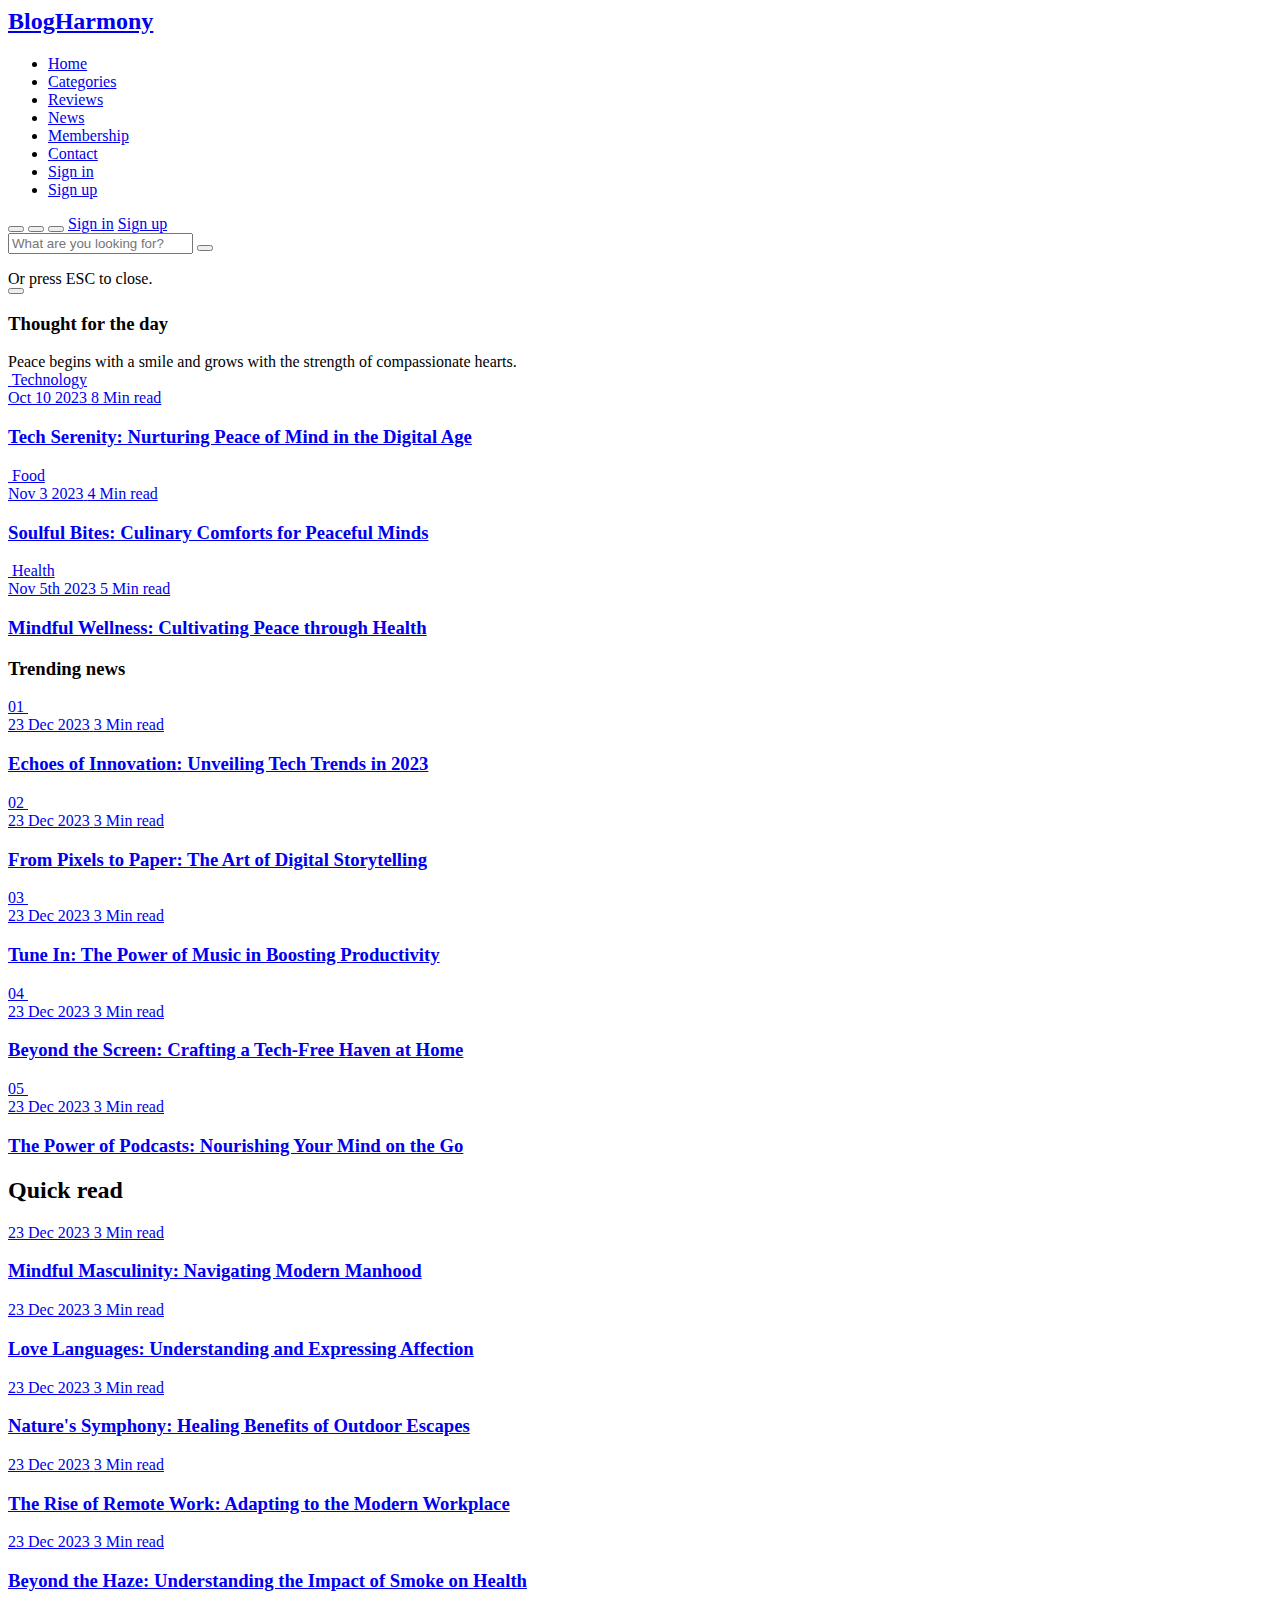
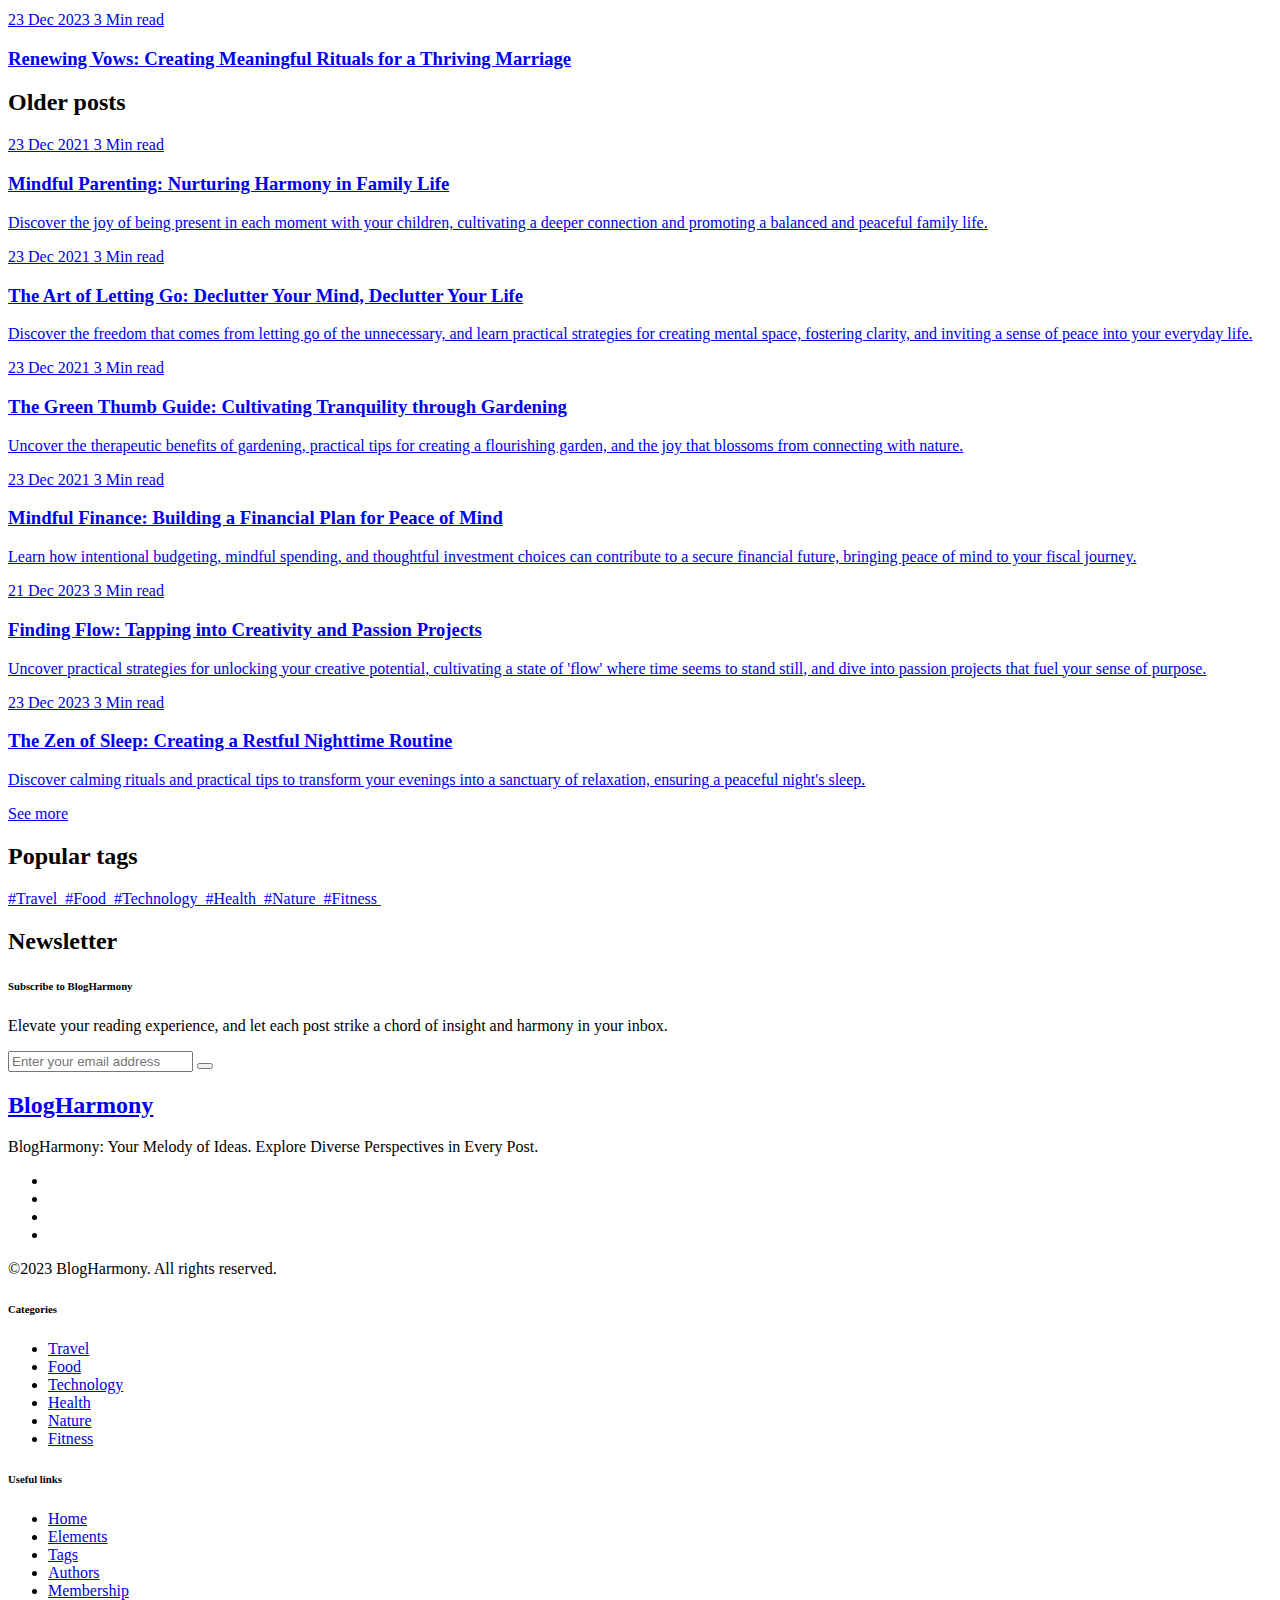
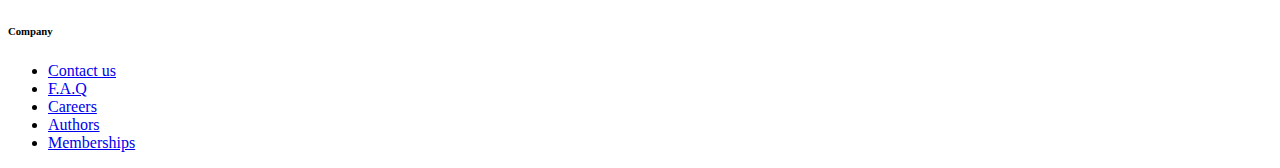
==== index.html @ 90af8d2d "changed the folder to host the site" ====
<html lang="en">
<head>
    <meta charset="UTF-8">
    <meta http-equiv="X-UA-Compatible" content="IE=edge">
    <meta name="viewport" content="width=device-width, initial-scale=1.0">
    <title>Completed - NewsFlash | Home</title>
    <!-- Favicon -->
    <link rel="icon" type="image/png" sizes="32x32" href="./assets/images/favicon.png">
    <!-- Remix icons -->
    <link href="https://cdn.jsdelivr.net/npm/remixicon@2.5.0/fonts/remixicon.css" rel="stylesheet">
    <!-- Swiper.js styles -->
    <link rel="stylesheet" href="./assets/css/swiper-bundle.min.css"/>
    <!-- Custom styles -->
    <link rel="stylesheet" href="./assets/css/main.css">
</head>
<body>
    <!-- Header -->
    <header class="header" id="header">

        <nav class="navbar container">
            <a href="./index.html">
                <h2 class="logo">BlogHarmony</h2>
            </a>

            <div class="menu" id="menu">
                <ul class="list">
                    <li class="list-item">
                        <a href="#" class="list-link current">Home</a>
                    </li>
                    <li class="list-item">
                        <a href="#" class="list-link">Categories</a>
                    </li>
                    <li class="list-item">
                        <a href="#" class="list-link">Reviews</a>
                    </li>
                    <li class="list-item">
                        <a href="#" class="list-link">News</a>
                    </li>
                    <li class="list-item">
                        <a href="#" class="list-link">Membership</a>
                    </li>
                    <li class="list-item">
                        <a href="#" class="list-link">Contact</a>
                    </li>
                    <li class="list-item screen-lg-hidden">
                        <a href="./signin.html" class="list-link">Sign in</a>
                    </li>
                    <li class="list-item screen-lg-hidden">
                        <a href="./signin.html" class="list-link">Sign up</a>
                    </li>
                </ul>
            </div>

            <div class="list list-right">
                <button class="btn place-items-center" id="theme-toggle-btn">
                    <i class="ri-sun-line sun-icon"></i>
                    <i class="ri-moon-line moon-icon"></i>
                </button>

                <button class="btn place-items-center" id="search-icon">
                    <i class="ri-search-line"></i>
                </button>

                <button class="btn place-items-center screen-lg-hidden menu-toggle-icon" id="menu-toggle-icon">
                    <i class="ri-menu-3-line open-menu-icon"></i>
                    <i class="ri-close-line close-menu-icon"></i>
                </button>

                <a href="./signin.html" class="list-link screen-sm-hidden">Sign in</a>
                <a href="./signin.html" class="btn sign-up-btn fancy-border screen-sm-hidden">
                    <span>Sign up</span>
                </a>
            </div>

        </nav>

    </header>

    <!-- Search -->
    <div class="search-form-container container" id="search-form-container">

        <div class="form-container-inner">

            <form action="" class="form">
                <input class="form-input" type="text" placeholder="What are you looking for?">
                <button class="btn form-btn" type="submit">
                    <i class="ri-search-line"></i>
                </button>
            </form>
            <span class="form-note">Or press ESC to close.</span>

        </div>

        <button class="btn form-close-btn place-items-center" id="form-close-btn">
            <i class="ri-close-line"></i>
        </button>

    </div>

    <!-- Featured articles -->
    <section class="featured-articles section section-header-offset">

        <div class="featured-articles-container container d-grid">

            <div class="featured-content d-grid">

                <div class="headline-banner">
                    <h3 class="headline fancy-border">
                        <span class="place-items-center">Thought for the day</span>
                    </h3>
                    <span class="headline-description">Peace begins with a smile and grows with the strength of compassionate hearts.</span>
                </div>

                <a href="./post.html" class="article featured-article featured-article-1">
                    <img src="./assets/images/featured/Technology.png" alt="" class="article-image">
                    <span class="article-category">Technology</span>

                    <div class="article-data-container">

                        <div class="article-data">
                            <span>Oct 10 2023</span>
                            <span class="article-data-spacer"></span>
                            <span>8 Min read</span>
                        </div>

                        <h3 class="title article-title">Tech Serenity: Nurturing Peace of Mind in the Digital Age</h3>

                    </div>
                </a>

                <a href="./post.html" class="article featured-article featured-article-2">
                    <img src="./assets/images/featured/Food.png" alt="" class="article-image">
                    <span class="article-category">Food</span>

                    <div class="article-data-container">

                        <div class="article-data">
                            <span>Nov 3 2023</span>
                            <span class="article-data-spacer"></span>
                            <span>4 Min read</span>
                        </div>

                        <h3 class="title article-title">Soulful Bites: Culinary Comforts for Peaceful Minds</h3>

                    </div>
                </a>

                <a href="./post.html" class="article featured-article featured-article-3">
                    <img src="./assets/images/featured/Health.png" alt="" class="article-image">
                    <span class="article-category">Health</span>

                    <div class="article-data-container">

                        <div class="article-data">
                            <span>Nov 5th 2023</span>
                            <span class="article-data-spacer"></span>
                            <span>5 Min read</span>
                        </div>

                        <h3 class="title article-title">Mindful Wellness: Cultivating Peace through Health</h3>  

                    </div>
                </a>

            </div>
            
            <div class="sidebar d-grid">

                <h3 class="title featured-content-title">Trending news</h3>

                <a href="#" class="trending-news-box">
                    <div class="trending-news-img-box">
                        <span class="trending-number place-items-center">01</span>
                        <img src="./assets/images/trending/echoes-innovation.png" alt="" class="article-image">
                    </div>

                    <div class="trending-news-data">

                        <div class="article-data">
                            <span>23 Dec 2023</span>
                            <span class="article-data-spacer"></span>
                            <span>3 Min read</span>
                        </div>

                        <h3 class="title article-title">Echoes of Innovation: Unveiling Tech Trends in 2023</h3>

                    </div>
                </a>

                <a href="#" class="trending-news-box">
                    <div class="trending-news-img-box">
                        <span class="trending-number place-items-center">02</span>
                        <img src="./assets/images/trending/Pixels.png" alt="" class="article-image">
                    </div>

                    <div class="trending-news-data">

                        <div class="article-data">
                            <span>23 Dec 2023</span>
                            <span class="article-data-spacer"></span>
                            <span>3 Min read</span>
                        </div>

                        <h3 class="title article-title">From Pixels to Paper: The Art of Digital Storytelling</h3>

                    </div>
                </a>

                <a href="#" class="trending-news-box">
                    <div class="trending-news-img-box">
                        <span class="trending-number place-items-center">03</span>
                        <img src="./assets/images/trending/Tune.png" alt="" class="article-image">
                    </div>

                    <div class="trending-news-data">

                        <div class="article-data">
                            <span>23 Dec 2023</span>
                            <span class="article-data-spacer"></span>
                            <span>3 Min read</span>
                        </div>

                        <h3 class="title article-title">Tune In: The Power of Music in Boosting Productivity</h3>

                    </div>
                </a>

                <a href="#" class="trending-news-box">
                    <div class="trending-news-img-box">
                        <span class="trending-number place-items-center">04</span>
                        <img src="./assets/images/trending/screen.png" alt="" class="article-image">
                    </div>

                    <div class="trending-news-data">

                        <div class="article-data">
                            <span>23 Dec 2023</span>
                            <span class="article-data-spacer"></span>
                            <span>3 Min read</span>
                        </div>

                        <h3 class="title article-title">Beyond the Screen: Crafting a Tech-Free Haven at Home</h3>

                    </div>
                </a>

                <a href="#" class="trending-news-box">
                    <div class="trending-news-img-box">
                        <span class="trending-number place-items-center">05</span>
                        <img src="./assets/images/trending/podcast.png" alt="" class="article-image">
                    </div>

                    <div class="trending-news-data">

                        <div class="article-data">
                            <span>23 Dec 2023</span>
                            <span class="article-data-spacer"></span>
                            <span>3 Min read</span>
                        </div>

                        <h3 class="title article-title">The Power of Podcasts: Nourishing Your Mind on the Go</h3>

                    </div>
                </a>

            </div>

        </div>

    </section>

    <!-- Quick read -->
    <section class="quick-read section">

        <div class="container">

            <h2 class="title section-title" data-name="Quick read">Quick read</h2>
            <!-- Slider main container -->
            <div class="swiper">
                <!-- Additional required wrapper -->
                <div class="swiper-wrapper">
                    <!-- Slides -->
                    <a href="#" class="article swiper-slide">
                        <img src="./assets/images/quick_read/quick_read_1.jpg" alt="" class="article-image">

                        <div class="article-data-container">
                            <div class="article-data">
                                <span>23 Dec 2023</span>
                                <span class="article-data-spacer"></span>
                                <span>3 Min read</span>
                            </div>
                            <h3 class="title article-title">Mindful Masculinity: Navigating Modern Manhood</h3>
                        </div>
                    </a>
                    <!-- Slides -->
                    <a href="#" class="article swiper-slide">
                        <img src="./assets/images/quick_read/quick_read_2.jpg" alt="" class="article-image">

                        <div class="article-data-container">
                            <div class="article-data">
                                <span>23 Dec 2023</span>
                                <span class="article-data-spacer"></span>
                                <span>3 Min read</span>
                            </div>
                            <h3 class="title article-title">Love Languages: Understanding and Expressing Affection</h3>
                        </div>
                    </a>
                    <!-- Slides -->
                    <a href="#" class="article swiper-slide">
                        <img src="./assets/images/quick_read/quick_read_3.jpg" alt="" class="article-image">

                        <div class="article-data-container">
                            <div class="article-data">
                                <span>23 Dec 2023</span>
                                <span class="article-data-spacer"></span>
                                <span>3 Min read</span>
                            </div>
                            <h3 class="title article-title">Nature's Symphony: Healing Benefits of Outdoor Escapes</h3>
                        </div>
                    </a>
                    <!-- Slides -->
                    <a href="#" class="article swiper-slide">
                        <img src="./assets/images/quick_read/quick_read_4.jpg" alt="" class="article-image">

                        <div class="article-data-container">
                            <div class="article-data">
                                <span>23 Dec 2023</span>
                                <span class="article-data-spacer"></span>
                                <span>3 Min read</span>
                            </div>
                            <h3 class="title article-title">The Rise of Remote Work: Adapting to the Modern Workplace</h3>
                        </div>
                    </a>
                    <!-- Slides -->
                    <a href="#" class="article swiper-slide">
                        <img src="./assets/images/quick_read/quick_read_5.jpg" alt="" class="article-image">

                        <div class="article-data-container">
                            <div class="article-data">
                                <span>23 Dec 2023</span>
                                <span class="article-data-spacer"></span>
                                <span>3 Min read</span>
                            </div>
                            <h3 class="title article-title">Beyond the Haze: Understanding the Impact of Smoke on Health</h3>
                        </div>
                    </a>
                    <!-- Slides -->
                    <a href="#" class="article swiper-slide">
                        <img src="./assets/images/quick_read/quick_read_6.jpg" alt="" class="article-image">

                        <div class="article-data-container">
                            <div class="article-data">
                                <span>23 Dec 2023</span>
                                <span class="article-data-spacer"></span>
                                <span>3 Min read</span>
                            </div>
                            <h3 class="title article-title">Renewing Vows: Creating Meaningful Rituals for a Thriving Marriage</h3>
                        </div>
                    </a>
                </div>
                <!-- Navigation buttons -->
                <div class="swiper-button-prev swiper-controls"></div>
                <div class="swiper-button-next swiper-controls"></div>
                <!-- Pagination -->
                <div class="swiper-pagination"></div>
            </div>

        </div>

    </section>

    <!-- Older posts -->
    <section class="older-posts section">

        <div class="container">

            <h2 class="title section-title" data-name="Older posts">Older posts</h2>

            <div class="older-posts-grid-wrapper d-grid">

                <a href="#" class="article d-grid">
                    <div class="older-posts-article-image-wrapper">
                        <img src="./assets/images/older_posts/parent.png" alt="" class="article-image">
                    </div>

                    <div class="article-data-container">

                        <div class="article-data">
                            <span>23 Dec 2021</span>
                            <span class="article-data-spacer"></span>
                            <span>3 Min read</span>
                        </div>

                        <h3 class="title article-title">Mindful Parenting: Nurturing Harmony in Family Life</h3>
                        <p class="article-description">Discover the joy of being present in each moment with your children, cultivating a deeper connection and promoting a balanced and peaceful family life. </p>

                    </div>
                </a>

                <a href="#" class="article d-grid">
                    <div class="older-posts-article-image-wrapper">
                        <img src="./assets/images/older_posts/declutter.png" alt="" class="article-image">
                    </div>

                    <div class="article-data-container">

                        <div class="article-data">
                            <span>23 Dec 2021</span>
                            <span class="article-data-spacer"></span>
                            <span>3 Min read</span>
                        </div>

                        <h3 class="title article-title">The Art of Letting Go: Declutter Your Mind, Declutter Your Life</h3>
                        <p class="article-description">Discover the freedom that comes from letting go of the unnecessary, and learn practical strategies for creating mental space, fostering clarity, and inviting a sense of peace into your everyday life. </p>

                    </div>
                </a>

                <a href="#" class="article d-grid">
                    <div class="older-posts-article-image-wrapper">
                        <img src="./assets/images/older_posts/green.png" alt="" class="article-image">
                    </div>

                    <div class="article-data-container">

                        <div class="article-data">
                            <span>23 Dec 2021</span>
                            <span class="article-data-spacer"></span>
                            <span>3 Min read</span>
                        </div>

                        <h3 class="title article-title">The Green Thumb Guide: Cultivating Tranquility through Gardening</h3>
                        <p class="article-description">Uncover the therapeutic benefits of gardening, practical tips for creating a flourishing garden, and the joy that blossoms from connecting with nature.</p>

                    </div>
                </a>

                <a href="#" class="article d-grid">
                    <div class="older-posts-article-image-wrapper">
                        <img src="./assets/images/older_posts/finance.png" alt="" class="article-image">
                    </div>

                    <div class="article-data-container">

                        <div class="article-data">
                            <span>23 Dec 2021</span>
                            <span class="article-data-spacer"></span>
                            <span>3 Min read</span>
                        </div>

                        <h3 class="title article-title">Mindful Finance: Building a Financial Plan for Peace of Mind</h3>
                        <p class="article-description">Learn how intentional budgeting, mindful spending, and thoughtful investment choices can contribute to a secure financial future, bringing peace of mind to your fiscal journey.</p>

                    </div>
                </a>

                <a href="#" class="article d-grid">
                    <div class="older-posts-article-image-wrapper">
                        <img src="./assets/images/older_posts/project.png" alt="" class="article-image">
                    </div>

                    <div class="article-data-container">

                        <div class="article-data">
                            <span>21 Dec 2023</span>
                            <span class="article-data-spacer"></span>
                            <span>3 Min read</span>
                        </div>

                        <h3 class="title article-title">Finding Flow: Tapping into Creativity and Passion Projects</h3>
                        <p class="article-description">Uncover practical strategies for unlocking your creative potential, cultivating a state of 'flow' where time seems to stand still, and dive into passion projects that fuel your sense of purpose. </p>

                    </div>
                </a>

                <a href="#" class="article d-grid">
                    <div class="older-posts-article-image-wrapper">
                        <img src="./assets/images/older_posts/sleep.png" alt="" class="article-image">
                    </div>

                    <div class="article-data-container">

                        <div class="article-data">
                            <span>23 Dec 2023</span>
                            <span class="article-data-spacer"></span>
                            <span>3 Min read</span>
                        </div>

                        <h3 class="title article-title">The Zen of Sleep: Creating a Restful Nighttime Routine</h3>
                        <p class="article-description">Discover calming rituals and practical tips to transform your evenings into a sanctuary of relaxation, ensuring a peaceful night's sleep. </p>

                    </div>
                </a>

            </div>

            <div class="see-more-container">
                <a href="#" class="btn see-more-btn place-items-center">See more <i class="ri-arrow-right-s-line"></i></i></a>
            </div>

        </div>

    </section>

    <!-- Popular tags -->
    <section class="popular-tags section">

        <div class="container">

            <h2 class="title section-title" data-name="Popular tags">Popular tags</h2>

            <div class="popular-tags-container d-grid">

                <a href="#" class="article">
                    <span class="tag-name">#Travel</span>
                    <img src="./assets/images/tags/travel.png" alt="" class="article-image">
                </a>

                <a href="#" class="article">
                    <span class="tag-name">#Food</span>
                    <img src="./assets/images/tags/food.png" alt="" class="article-image">
                </a>

                <a href="#" class="article">
                    <span class="tag-name">#Technology</span>
                    <img src="./assets/images/tags/technology.png" alt="" class="article-image">
                </a>

                <a href="#" class="article">
                    <span class="tag-name">#Health</span>
                    <img src="./assets/images/tags/health.png" alt="" class="article-image">
                </a>

                <a href="#" class="article">
                    <span class="tag-name">#Nature</span>
                    <img src="./assets/images/tags/nature.png" alt="" class="article-image">
                </a>

                <a href="#" class="article">
                    <span class="tag-name">#Fitness</span>
                    <img src="./assets/images/tags/fitness.png" alt="" class="article-image">
                </a>

            </div>

        </div>
    </section>

    <!-- Newsletter -->
    <section class="newsletter section">

        <div class="container">

            <h2 class="title section-title" data-name="Newsletter">Newsletter</h2>

            <div class="form-container-inner">
                <h6 class="title newsletter-title">Subscribe to BlogHarmony</h6>
                <p class="newsletter-description">Elevate your reading experience, and let each post strike a chord of insight and harmony in your inbox.</p>

                <form action="" class="form">
                    <input class="form-input" type="text" placeholder="Enter your email address">
                    <button class="btn form-btn" type="submit">
                        <i class="ri-mail-send-line"></i>
                    </button>
                </form>

            </div>

        </div>

    </section>

    <!-- Footer -->
    <footer class="footer section">

        <div class="footer-container container d-grid">
            
            <div class="company-data">
                <a href="./index.html">
                    <h2 class="logo">BlogHarmony</h2>
                </a>
                <p class="company-description">BlogHarmony: Your Melody of Ideas. Explore Diverse Perspectives in Every Post.</p>
                
                <ul class="list social-media">
                    <li class="list-item">
                        <a href="#" class="list-link"><i class="ri-instagram-line"></i></a>
                    </li>
                    <li class="list-item">
                        <a href="#" class="list-link"><i class="ri-facebook-circle-line"></i></a>
                    </li>
                    <li class="list-item">
                        <a href="#" class="list-link"><i class="ri-twitter-line"></i></a>
                    </li>
                    <li class="list-item">
                        <a href="#" class="list-link"><i class="ri-pinterest-line"></i></a>
                    </li>
                </ul>

                <span class="copyright-notice">&copy;2023 BlogHarmony. All rights reserved.</span>
            </div>

            <div>
                <h6 class="title footer-title">Categories</h6>
                
                <ul class="footer-list list">
                    <li class="list-item">
                        <a href="#" class="list-link">Travel</a>
                    </li>
                    <li class="list-item">
                        <a href="#" class="list-link">Food</a>
                    </li>
                    <li class="list-item">
                        <a href="#" class="list-link">Technology</a>
                    </li>
                    <li class="list-item">
                        <a href="#" class="list-link">Health</a>
                    </li>
                    <li class="list-item">
                        <a href="#" class="list-link">Nature</a>
                    </li>
                    <li class="list-item">
                        <a href="#" class="list-link">Fitness</a>
                    </li>
                </ul>

            </div>

            <div>
                <h6 class="title footer-title">Useful links</h6>
                
                <ul class="footer-list list">
                    <li class="list-item">
                        <a href="#" class="list-link">Home</a>
                    </li>
                    <li class="list-item">
                        <a href="#" class="list-link">Elements</a>
                    </li>
                    <li class="list-item">
                        <a href="#" class="list-link">Tags</a>
                    </li>
                    <li class="list-item">
                        <a href="#" class="list-link">Authors</a>
                    </li>
                    <li class="list-item">
                        <a href="#" class="list-link">Membership</a>
                    </li>
                </ul>

            </div>

            <div>
                <h6 class="title footer-title">Company</h6>
                
                <ul class="footer-list list">
                    <li class="list-item">
                        <a href="#" class="list-link">Contact us</a>
                    </li>
                    <li class="list-item">
                        <a href="#" class="list-link">F.A.Q</a>
                    </li>
                    <li class="list-item">
                        <a href="#" class="list-link">Careers</a>
                    </li>
                    <li class="list-item">
                        <a href="#" class="list-link">Authors</a>
                    </li>
                    <li class="list-item">
                        <a href="#" class="list-link">Memberships</a>
                    </li>
                </ul>

            </div>

        </div>
        
    </footer>

    <!-- Swiper.js -->
    <script src="./assets/js/swiper-bundle.min.js"></script>
    <!-- Custom script -->
    <script src="./assets/js/main.js"></script>
</body>
</html>
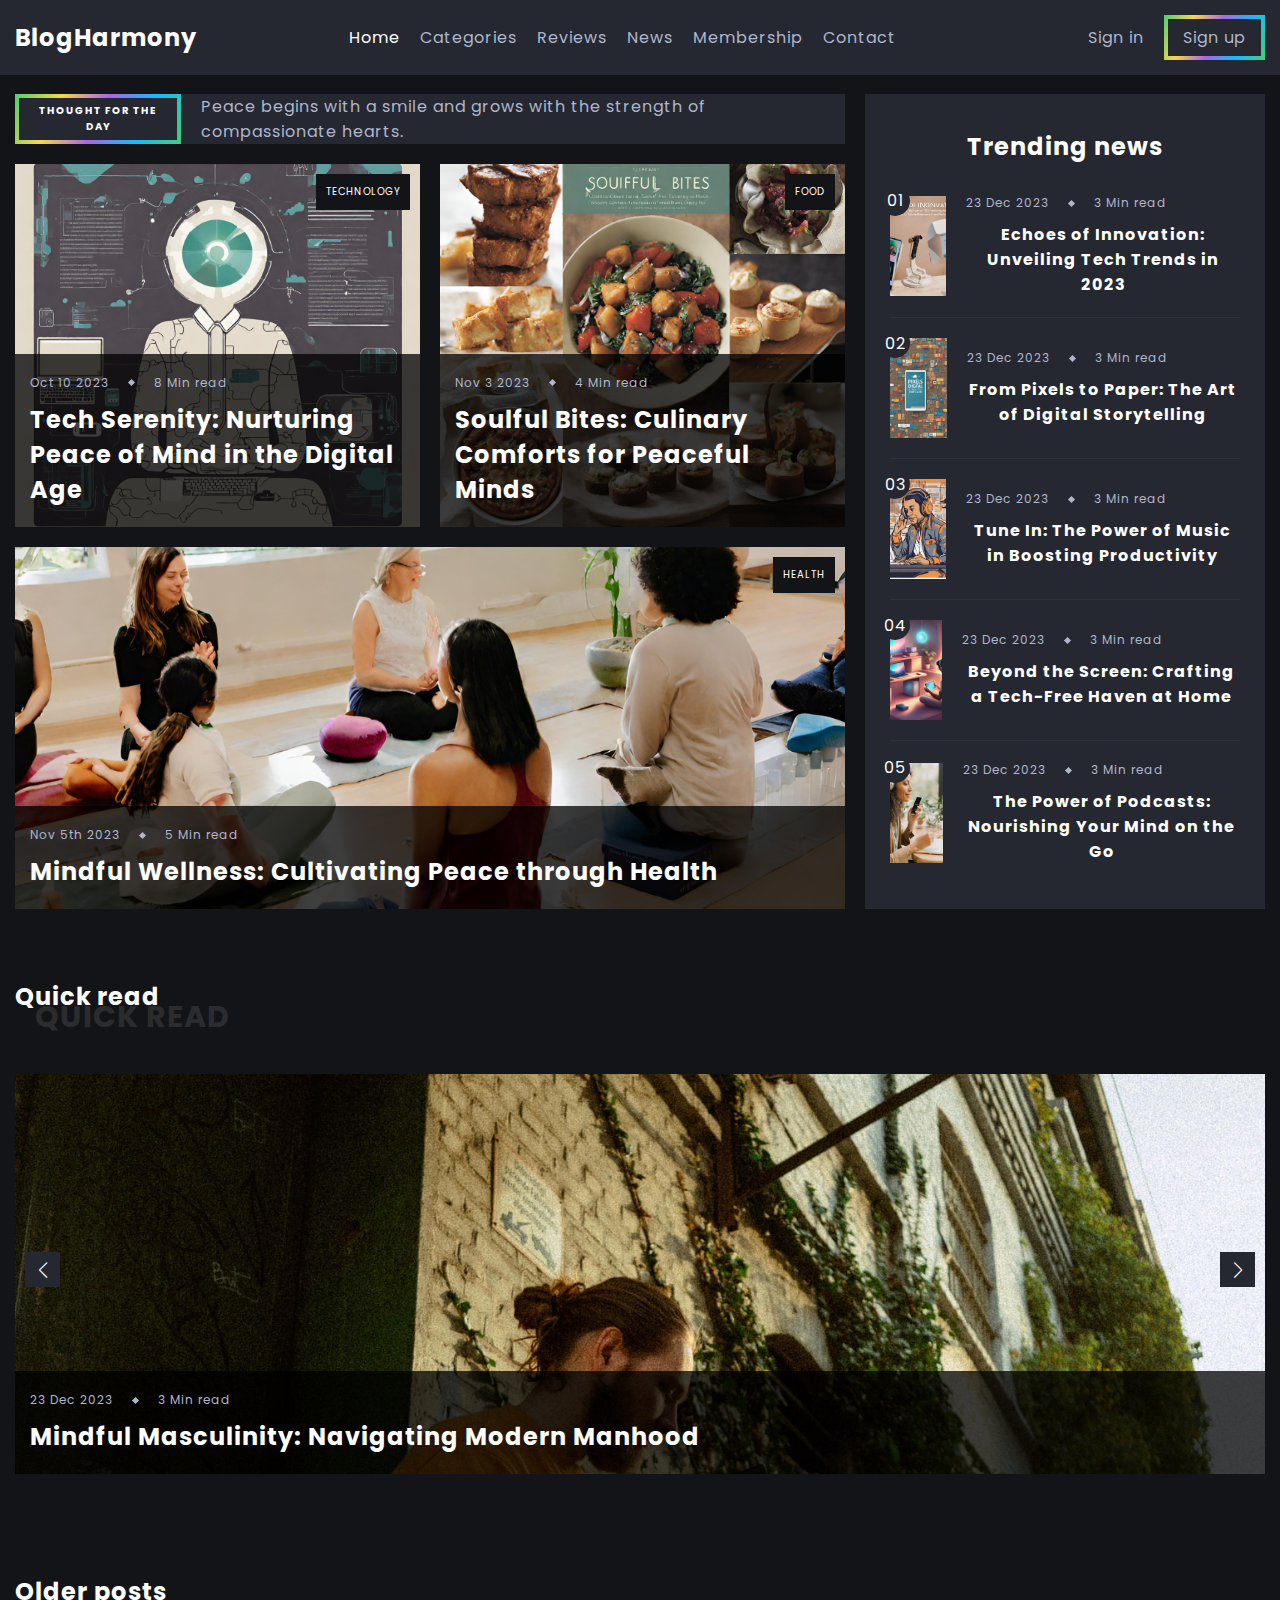
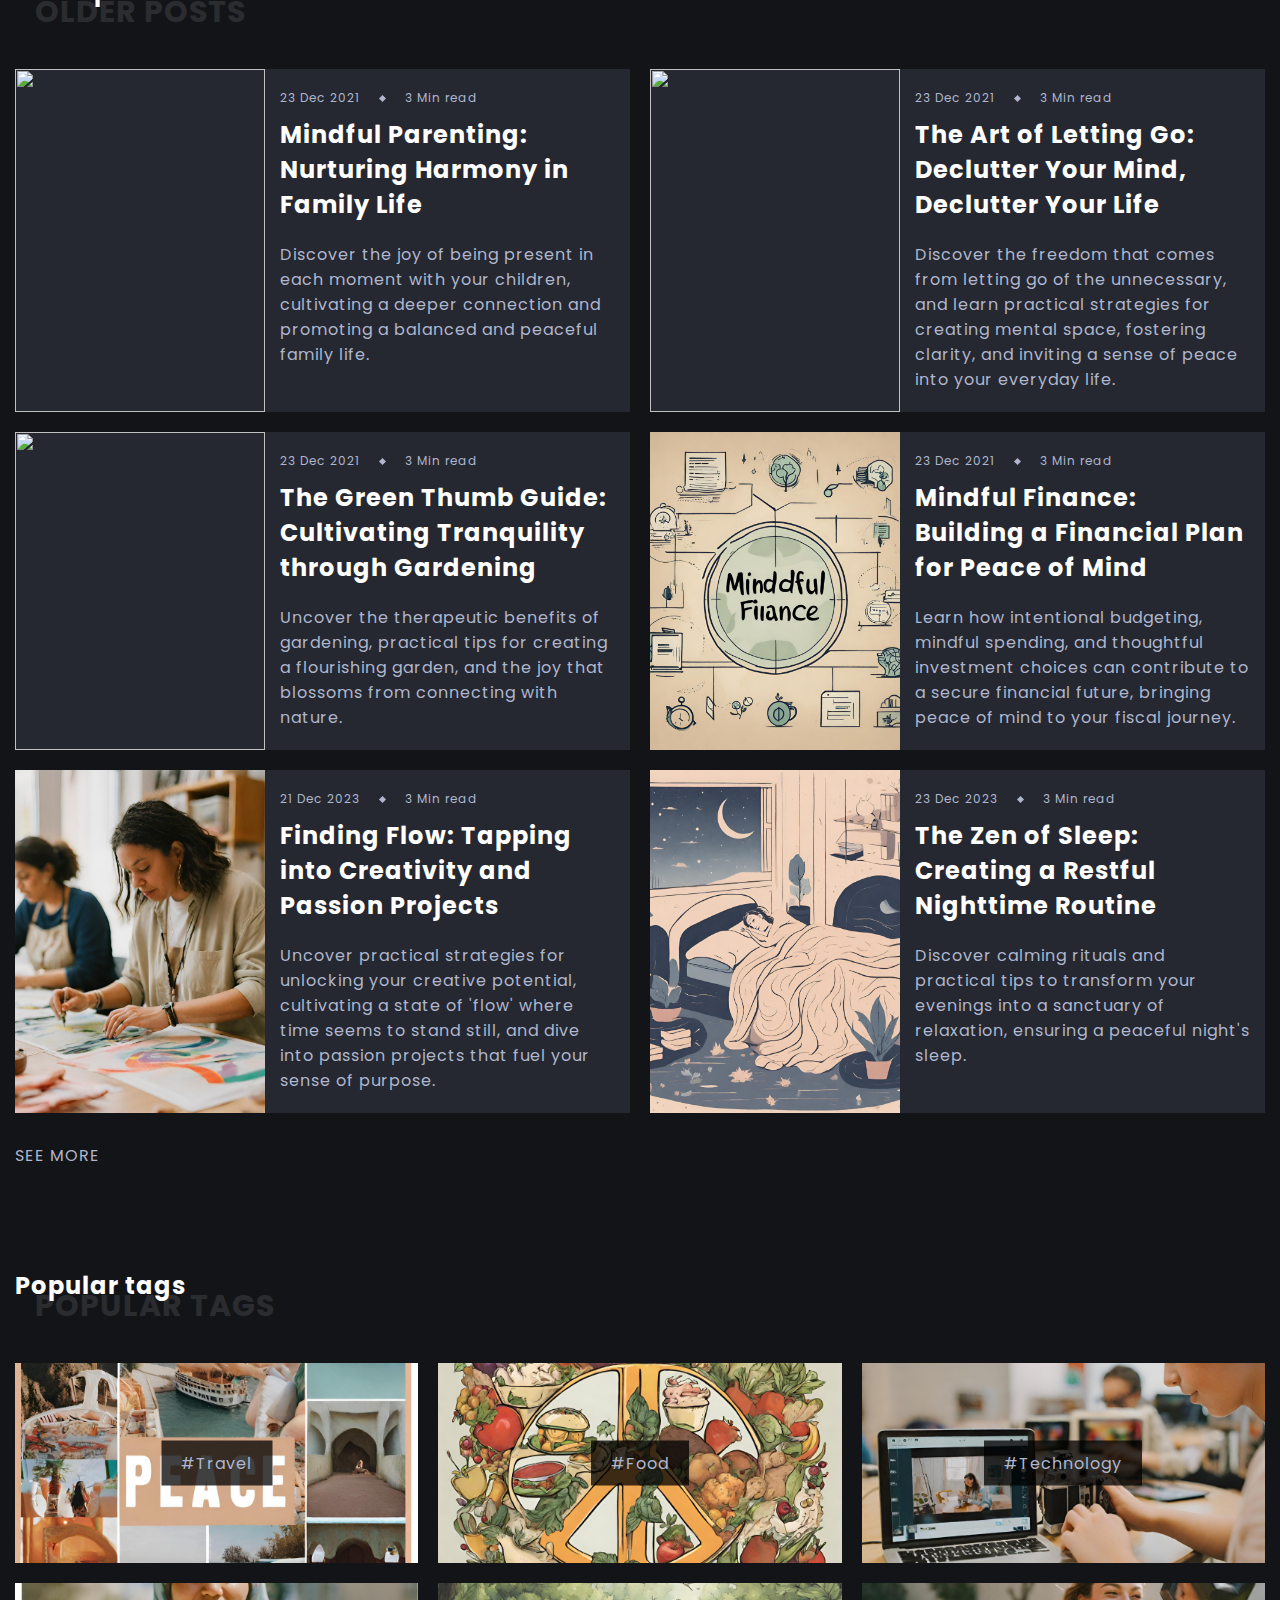
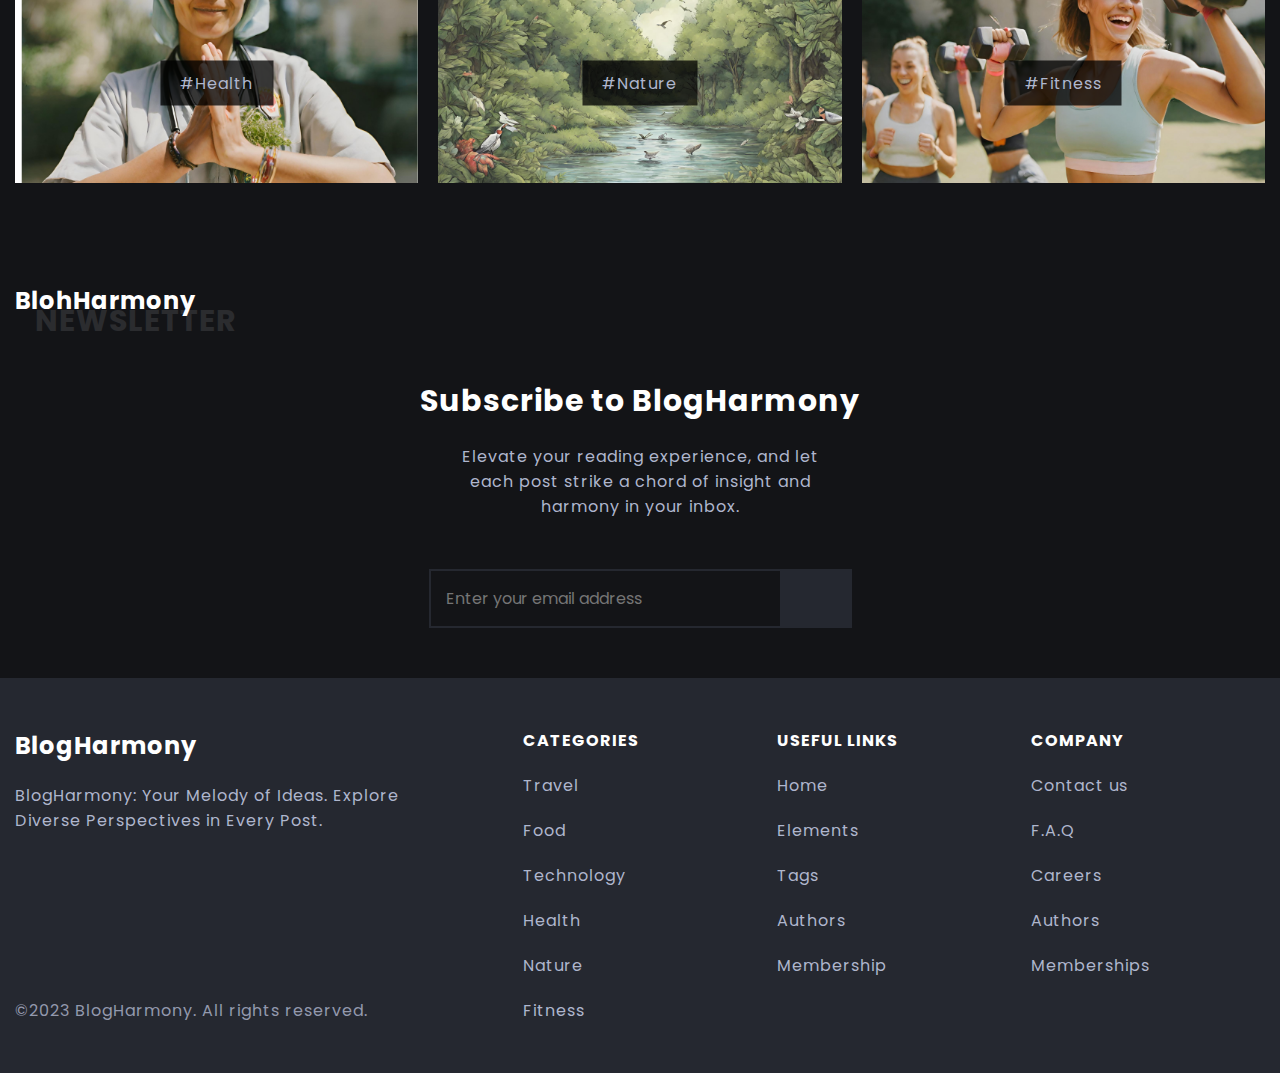
==== commit bd9f2b1d: "Changes to file directory" ====
--- a/index.html
+++ b/index.html
@@ -5,13 +5,13 @@
     <meta name="viewport" content="width=device-width, initial-scale=1.0">
     <title>Completed - NewsFlash | Home</title>
     <!-- Favicon -->
-    <link rel="icon" type="image/png" sizes="32x32" href="./assets/images/favicon.png">
+    <link rel="icon" type="image/png" sizes="32x32" href="./BlogHarmony/assets/images/favicon.png">
     <!-- Remix icons -->
     <link href="https://cdn.jsdelivr.net/npm/remixicon@2.5.0/fonts/remixicon.css" rel="stylesheet">
     <!-- Swiper.js styles -->
-    <link rel="stylesheet" href="./assets/css/swiper-bundle.min.css"/>
+    <link rel="stylesheet" href="./BlogHarmony/assets/css/swiper-bundle.min.css"/>
     <!-- Custom styles -->
-    <link rel="stylesheet" href="./assets/css/main.css">
+    <link rel="stylesheet" href="./BlogHarmony/assets/css/main.css">
 </head>
 <body>
     <!-- Header -->
@@ -112,7 +112,7 @@
                 </div>
 
                 <a href="./post.html" class="article featured-article featured-article-1">
-                    <img src="./assets/images/featured/Technology.png" alt="" class="article-image">
+                    <img src="./BlogHarmony/assets/images/featured/Technology.png" alt="" class="article-image">
                     <span class="article-category">Technology</span>
 
                     <div class="article-data-container">
@@ -129,7 +129,7 @@
                 </a>
 
                 <a href="./post.html" class="article featured-article featured-article-2">
-                    <img src="./assets/images/featured/Food.png" alt="" class="article-image">
+                    <img src="./BlogHarmony/assets/images/featured/Food.png" alt="" class="article-image">
                     <span class="article-category">Food</span>
 
                     <div class="article-data-container">
@@ -146,7 +146,7 @@
                 </a>
 
                 <a href="./post.html" class="article featured-article featured-article-3">
-                    <img src="./assets/images/featured/Health.png" alt="" class="article-image">
+                    <img src="./BlogHarmony/assets/images/featured/Health.png" alt="" class="article-image">
                     <span class="article-category">Health</span>
 
                     <div class="article-data-container">
@@ -171,7 +171,7 @@
                 <a href="#" class="trending-news-box">
                     <div class="trending-news-img-box">
                         <span class="trending-number place-items-center">01</span>
-                        <img src="./assets/images/trending/echoes-innovation.png" alt="" class="article-image">
+                        <img src="./BlogHarmony/assets/images/trending/echoes-innovation.png" alt="" class="article-image">
                     </div>
 
                     <div class="trending-news-data">
@@ -190,7 +190,7 @@
                 <a href="#" class="trending-news-box">
                     <div class="trending-news-img-box">
                         <span class="trending-number place-items-center">02</span>
-                        <img src="./assets/images/trending/Pixels.png" alt="" class="article-image">
+                        <img src="./BlogHarmony/assets/images/trending/Pixels.png" alt="" class="article-image">
                     </div>
 
                     <div class="trending-news-data">
@@ -209,7 +209,7 @@
                 <a href="#" class="trending-news-box">
                     <div class="trending-news-img-box">
                         <span class="trending-number place-items-center">03</span>
-                        <img src="./assets/images/trending/Tune.png" alt="" class="article-image">
+                        <img src="./BlogHarmony/assets/images/trending/Tune.png" alt="" class="article-image">
                     </div>
 
                     <div class="trending-news-data">
@@ -228,7 +228,7 @@
                 <a href="#" class="trending-news-box">
                     <div class="trending-news-img-box">
                         <span class="trending-number place-items-center">04</span>
-                        <img src="./assets/images/trending/screen.png" alt="" class="article-image">
+                        <img src="./BlogHarmony/assets/images/trending/screen.png" alt="" class="article-image">
                     </div>
 
                     <div class="trending-news-data">
@@ -247,7 +247,7 @@
                 <a href="#" class="trending-news-box">
                     <div class="trending-news-img-box">
                         <span class="trending-number place-items-center">05</span>
-                        <img src="./assets/images/trending/podcast.png" alt="" class="article-image">
+                        <img src="./BlogHarmony/assets/images/trending/podcast.png" alt="" class="article-image">
                     </div>
 
                     <div class="trending-news-data">
@@ -281,7 +281,7 @@
                 <div class="swiper-wrapper">
                     <!-- Slides -->
                     <a href="#" class="article swiper-slide">
-                        <img src="./assets/images/quick_read/quick_read_1.jpg" alt="" class="article-image">
+                        <img src="./BlogHarmony/assets/images/quick_read/quick_read_1.jpg" alt="" class="article-image">
 
                         <div class="article-data-container">
                             <div class="article-data">
@@ -294,7 +294,7 @@
                     </a>
                     <!-- Slides -->
                     <a href="#" class="article swiper-slide">
-                        <img src="./assets/images/quick_read/quick_read_2.jpg" alt="" class="article-image">
+                        <img src="./BlogHarmony/assets/images/quick_read/quick_read_2.jpg" alt="" class="article-image">
 
                         <div class="article-data-container">
                             <div class="article-data">
@@ -307,7 +307,7 @@
                     </a>
                     <!-- Slides -->
                     <a href="#" class="article swiper-slide">
-                        <img src="./assets/images/quick_read/quick_read_3.jpg" alt="" class="article-image">
+                        <img src="./BlogHarmony/assets/images/quick_read/quick_read_3.jpg" alt="" class="article-image">
 
                         <div class="article-data-container">
                             <div class="article-data">
@@ -320,7 +320,7 @@
                     </a>
                     <!-- Slides -->
                     <a href="#" class="article swiper-slide">
-                        <img src="./assets/images/quick_read/quick_read_4.jpg" alt="" class="article-image">
+                        <img src="./BlogHarmony/assets/images/quick_read/quick_read_4.jpg" alt="" class="article-image">
 
                         <div class="article-data-container">
                             <div class="article-data">
@@ -333,7 +333,7 @@
                     </a>
                     <!-- Slides -->
                     <a href="#" class="article swiper-slide">
-                        <img src="./assets/images/quick_read/quick_read_5.jpg" alt="" class="article-image">
+                        <img src="./BlogHarmony/assets/images/quick_read/quick_read_5.jpg" alt="" class="article-image">
 
                         <div class="article-data-container">
                             <div class="article-data">
@@ -346,7 +346,7 @@
                     </a>
                     <!-- Slides -->
                     <a href="#" class="article swiper-slide">
-                        <img src="./assets/images/quick_read/quick_read_6.jpg" alt="" class="article-image">
+                        <img src="./BlogHarmony/assets/images/quick_read/quick_read_6.jpg" alt="" class="article-image">
 
                         <div class="article-data-container">
                             <div class="article-data">
@@ -380,7 +380,7 @@
 
                 <a href="#" class="article d-grid">
                     <div class="older-posts-article-image-wrapper">
-                        <img src="./assets/images/older_posts/parent.png" alt="" class="article-image">
+                        <img src="./BlogHarmony/assets/images/older_posts/parent.png" alt="" class="article-image">
                     </div>
 
                     <div class="article-data-container">
@@ -399,7 +399,7 @@
 
                 <a href="#" class="article d-grid">
                     <div class="older-posts-article-image-wrapper">
-                        <img src="./assets/images/older_posts/declutter.png" alt="" class="article-image">
+                        <img src="./BlogHarmony/assets/images/older_posts/declutter.png" alt="" class="article-image">
                     </div>
 
                     <div class="article-data-container">
@@ -418,7 +418,7 @@
 
                 <a href="#" class="article d-grid">
                     <div class="older-posts-article-image-wrapper">
-                        <img src="./assets/images/older_posts/green.png" alt="" class="article-image">
+                        <img src="./BlogHarmony/assets/images/older_posts/green.png" alt="" class="article-image">
                     </div>
 
                     <div class="article-data-container">
@@ -437,7 +437,7 @@
 
                 <a href="#" class="article d-grid">
                     <div class="older-posts-article-image-wrapper">
-                        <img src="./assets/images/older_posts/finance.png" alt="" class="article-image">
+                        <img src="./BlogHarmony/assets/images/older_posts/finance.png" alt="" class="article-image">
                     </div>
 
                     <div class="article-data-container">
@@ -456,7 +456,7 @@
 
                 <a href="#" class="article d-grid">
                     <div class="older-posts-article-image-wrapper">
-                        <img src="./assets/images/older_posts/project.png" alt="" class="article-image">
+                        <img src="./BlogHarmony/assets/images/older_posts/project.png" alt="" class="article-image">
                     </div>
 
                     <div class="article-data-container">
@@ -475,7 +475,7 @@
 
                 <a href="#" class="article d-grid">
                     <div class="older-posts-article-image-wrapper">
-                        <img src="./assets/images/older_posts/sleep.png" alt="" class="article-image">
+                        <img src="./BlogHarmony/assets/images/older_posts/sleep.png" alt="" class="article-image">
                     </div>
 
                     <div class="article-data-container">
@@ -513,32 +513,32 @@
 
                 <a href="#" class="article">
                     <span class="tag-name">#Travel</span>
-                    <img src="./assets/images/tags/travel.png" alt="" class="article-image">
+                    <img src="./BlogHarmony/assets/images/tags/travel.png" alt="" class="article-image">
                 </a>
 
                 <a href="#" class="article">
                     <span class="tag-name">#Food</span>
-                    <img src="./assets/images/tags/food.png" alt="" class="article-image">
+                    <img src="./BlogHarmony/assets/images/tags/food.png" alt="" class="article-image">
                 </a>
 
                 <a href="#" class="article">
                     <span class="tag-name">#Technology</span>
-                    <img src="./assets/images/tags/technology.png" alt="" class="article-image">
+                    <img src="./BlogHarmony/assets/images/tags/technology.png" alt="" class="article-image">
                 </a>
 
                 <a href="#" class="article">
                     <span class="tag-name">#Health</span>
-                    <img src="./assets/images/tags/health.png" alt="" class="article-image">
+                    <img src="./BlogHarmony/assets/images/tags/health.png" alt="" class="article-image">
                 </a>
 
                 <a href="#" class="article">
                     <span class="tag-name">#Nature</span>
-                    <img src="./assets/images/tags/nature.png" alt="" class="article-image">
+                    <img src="./BlogHarmony/assets/images/tags/nature.png" alt="" class="article-image">
                 </a>
 
                 <a href="#" class="article">
                     <span class="tag-name">#Fitness</span>
-                    <img src="./assets/images/tags/fitness.png" alt="" class="article-image">
+                    <img src="./BlogHarmony/assets/images/tags/fitness.png" alt="" class="article-image">
                 </a>
 
             </div>
@@ -551,7 +551,7 @@
 
         <div class="container">
 
-            <h2 class="title section-title" data-name="Newsletter">Newsletter</h2>
+            <h2 class="title section-title" data-name="Newsletter">BlohHarmony</h2>
 
             <div class="form-container-inner">
                 <h6 class="title newsletter-title">Subscribe to BlogHarmony</h6>
--- a/BlogHarmony/assets/css/main.css
+++ b/BlogHarmony/assets/css/main.css
@@ -0,0 +1,898 @@
+/* Import font */
+@import url('https://fonts.googleapis.com/css2?family=Poppins:wght@300;400;600;700&display=swap');
+
+/* Custom properties */
+:root{
+    --light-color: #fff;
+    --light-color-alt: #afb6cd;
+    --primary-background-color: #131417;
+    --secondary-background-color: #252830;
+    --hover-light-color: var(--light-color);
+    --hover-dark-color: var(--primary-background-color);
+    --gradient-color: linear-gradient(
+        115deg,#4fcf70,#fad648,#a767e5,#12bcfe,#44ce7b);
+    --transparent-light-color: rgba(255,255,255,.05);
+    --transparent-dark-color: rgba(0,0,0,.75);
+    --font-family: 'Poppins', sans-serif;
+    --font-size-xsm: 1.2rem;
+    --font-size-sm: 1.6rem;
+    --font-size-md: 2.4rem;
+    --font-size-lg: 3rem;
+    --font-size-xl: 4rem;
+    --gap: 2rem;
+    --margin-sm: 2rem;
+    --margin-md: 3rem;
+    --item-min-height-sm: 20rem;
+    --item-min-height-md: 30rem;
+}
+
+/* Base styles */
+*{
+    margin: 0;
+    padding: 0;
+    box-sizing: border-box;
+}
+
+html{
+    font-size: 62.5%;
+}
+
+body{
+    font-family: var(--font-family);
+    font-size: var(--font-size-sm);
+    color: var(--light-color-alt);
+    background-color: var(--primary-background-color);
+    letter-spacing: 1px;
+    transition: background-color .25s,color .25s;
+}
+
+a{
+    color: inherit;
+    text-decoration: none;
+}
+
+ul{
+    list-style: none;
+}
+
+img{
+    max-width: 100%;
+}
+
+input,
+button {
+  font: inherit;
+  color: inherit;
+  border: none;
+  background-color: transparent;
+}
+
+i{
+    font-size: var(--font-size-md);
+}
+/* Theme color change */
+body.light-theme{
+    --light-color: #3d3d3d;
+    --light-color-alt: rgba(0,0,0,.6);
+    --primary-background-color: #fff;
+    --secondary-background-color: #f1f1f1;
+    --hover-light-color: #fff;
+    --transparent-dark-color: var(--secondary-background-color);
+    --transparent-light-color: rgba(0,0,0,.1);
+}
+/* Reusable classes */
+.container{
+    max-width: 160rem;
+    margin: 0 auto;
+    padding: 0 1.5rem;
+}
+
+.place-items-center{
+    display: inline-flex;
+    align-items: center;
+    justify-content: center;
+}
+
+.section:not(.featured-articles){
+    padding-block: 5rem;
+}
+
+.d-grid{
+    display: grid;
+}
+
+.screen-sm-hidden{
+    display: none;
+}
+/* Header */
+.header{
+    background-color: var(--secondary-background-color);
+    position: fixed;
+    top: 0;
+    left: 0;
+    width: 100%;
+    z-index: 999;
+}
+
+.navbar{
+    display: flex;
+    align-items: center;
+    justify-content: space-between;
+    padding-block: 1.5rem;
+}
+
+.logo{
+    font-size: var(--font-size-md);
+    color: var(--light-color);
+}
+
+.menu{
+    position: absolute;
+    top: 8.5rem;
+    right: 1.5rem;
+    width: 23rem;
+    padding: 1.5rem;
+    background-color:var(--secondary-background-color);
+    opacity: 0;
+    transform: scale(0);
+    transition: opacity .25s ease-in;
+}
+
+.list{
+    display: flex;
+    align-items: center;
+    gap: var(--gap);
+}
+
+.menu > .list{
+    flex-direction: column;
+}
+
+.list-link.current{
+    color: var(--light-color);
+}
+
+.close-menu-icon{
+    display: none;
+}
+
+.btn{
+    cursor: pointer;
+}
+
+.list-link:hover,
+.btn:hover,
+.btn:hover span{
+    color: var(--light-color);
+}
+
+.moon-icon{
+    display: none;
+}
+
+.light-theme .sun-icon{
+    display: none;
+}
+
+.light-theme .moon-icon{
+    display: block;
+}
+/* Header JavaScript Styles */
+.header.activated{
+    box-shadow: 0 1px .5rem var(--transparent-light-color);
+}
+
+.menu.activated{
+    box-shadow: 1px 1px 1rem var(--transparent-light-color);
+    opacity: 1;
+    transform: scale(1);
+}
+
+.menu-toggle-icon.activated .open-menu-icon{
+    display: none;
+}
+
+.menu-toggle-icon.activated .close-menu-icon{
+    display: block;
+}
+
+/* Search */
+.search-form-container{
+    width: 100%;
+    max-width: 100%;
+    height: 100vh;
+    background-color: var(--primary-background-color);
+    position: fixed;
+    top: 0;
+    left: 0;
+    z-index: 9999;
+    display: flex;
+    opacity: 0;
+    transform: scale(0);
+    transition: opacity .5s;
+}
+
+.form-container-inner{
+    margin: auto;
+    display: flex;
+    flex-direction: column;
+    gap: var(--gap);
+    text-align: center;
+}
+
+.form{
+    display: flex;
+    justify-content: center;
+}
+
+.form-input,
+.form-btn{
+    display: inline-block;
+    outline: none;
+    border: 2px solid var(--secondary-background-color);
+    padding: 1.5rem;
+    color: var(--light-color-alt);
+}
+
+.form-input{
+    border-right: none;
+    width: 100%;
+    background-color: var(--primary-background-color);
+}
+
+.form-btn{
+    margin-left: -.5rem;
+    border-left: none;
+    background-color: var(--secondary-background-color);
+    text-transform: uppercase;
+    width: 8rem;
+}
+
+.form-note{
+    font-size: var(--font-size-xsm);
+    align-self: flex-end;
+}
+
+.form-close-btn{
+    position: absolute;
+    top: 1.5rem;
+    right: 1.5rem;
+    border: 2px solid var(--secondary-background-color);
+    width: 4rem;
+    height: 4rem;
+    display: flex;
+}
+
+/* Form JavaScript styles */
+.search-form-container.activated{
+    opacity: 1;
+    transform: scale(1);
+}
+
+/* Featured articles */
+.featured-articles{
+    padding-block: 2rem;
+}
+
+.section-header-offset{
+    margin-top: 7.4rem;
+}
+
+.featured-articles-container,
+.featured-content{
+    gap: var(--gap);
+}
+
+.headline-banner{
+    background-color: var(--secondary-background-color);
+    display: flex;
+    align-items: center;
+    gap: var(--gap);
+    font-size: var(--font-size-xsm);
+}
+
+.headline{
+    background-color: #000;
+    color: var(--light-color);
+    font-size: 1rem;
+    text-transform: uppercase;
+    text-align: center;
+    letter-spacing: 1px;
+    padding: 4px;
+    height: 100%;
+}
+
+.headline span{
+    height: inherit;
+}
+
+.fancy-border{
+    position: relative;
+    overflow: hidden;
+}
+
+.fancy-border::before{
+    content: "";
+    position: absolute;
+    top: 0;
+    left: 0;
+    width: 200%;
+    height: 100%;
+    background: var(--gradient-color);
+    background-size: 50% 100%;
+    z-index: 5;
+}
+
+.fancy-border span{
+    position: relative;
+    z-index: 10;
+    display: inline-flex;
+    background-color: var(--secondary-background-color);
+    padding: .6rem 1.5rem;
+}
+
+.article{
+    position: relative;
+    min-height: var(--item-min-height-md);
+}
+
+.article-image{
+    position: absolute;
+    width: 100%;
+    height: 100%;
+    object-fit: cover;
+    transition: transform .25s;
+}
+
+.article-category{
+    position: absolute;
+    top: 1rem;
+    right: 1rem;
+    padding: 1rem;
+    background-color:var(--primary-background-color);
+    font-size: 1rem;
+    color: var(--light-color);
+    text-transform: uppercase;
+    z-index: 10;
+}
+
+.article-data-container{
+    width: 100%;
+    position: absolute;
+    left: 0;
+    bottom: 0;
+    padding: 2rem 1.5rem;
+    background-color: var(--transparent-dark-color);
+    z-index: 10;
+    transition: background-color .5s;
+}
+
+/* Light theme color hover styles */
+.article:hover .article-data-container{
+    background-color: var(--hover-dark-color);
+    color: var(--hover-light-color);
+}
+
+.article:hover .article-data-spacer{
+    background-color: var(--hover-light-color);
+}
+
+.article:hover .article-title{
+    color: var(--hover-light-color);
+}
+
+
+.article-data{
+    display: flex;
+    align-items: center;
+    gap: var(--gap);
+    font-size: var(--font-size-xsm);
+    margin-bottom: 1rem;
+}
+
+.article-data-spacer{
+    width: .5rem;
+    height: .5rem;
+    background-color: var(--light-color-alt);
+    transform: rotate(45deg);
+}
+
+.title{
+    color: var(--light-color);
+}
+
+.article-title{
+    font-size: var(--font-size-md);
+}
+
+/* Sidebar */
+.sidebar{
+    background-color: var(--secondary-background-color);
+    padding: 2.5rem;
+}
+
+.trending-news-box{
+    display: flex;
+    flex-direction: column;
+    gap: var(--gap);
+    padding-block: 2rem;
+    border-bottom: 1px solid var(--transparent-light-color);
+}
+
+.trending-news-box:last-of-type{
+    border-bottom: none;
+}
+
+.featured-content-title{
+    font-size: var(--font-size-md);
+    text-align: center;
+    padding: 1rem;
+}
+
+.trending-news-img-box{
+    position: relative;
+    width: 100%;
+    height: var(--item-min-height-sm);
+}
+
+.trending-number{
+    position: absolute;
+    top: -1rem;
+    left: -1rem;
+    z-index: 15;
+    width: 3rem;
+    height: 3rem;
+    background-color: var(--secondary-background-color);
+    color: var(--light-color);
+    border-radius: 50%;
+}
+
+.trending-news-data .article-title{
+    font-size: var(--font-size-sm);
+}
+
+.trending-news-box:hover .article-title{
+    color: var(--light-color-alt);
+}
+
+/* Quick read */
+.section-title{
+    position: relative;
+    font-size: var(--font-size-md);
+    margin-bottom: 6rem;
+}
+
+.section-title::after{
+    content: attr(data-name);
+    font-size: var(--font-size-lg);
+    text-transform: uppercase;
+    opacity: .1;
+    position: absolute;
+    top: 1.5rem;
+    left: 2rem;
+}
+
+.article.swiper-slide{
+    height: 40rem;
+}
+
+/* Quick read - Swiper */
+.swiper-wrapper{
+    height: auto;
+}
+.swiper-controls{
+    width: 3.5rem;
+    height: 3.5rem;
+    background-color: var(--secondary-background-color);
+}
+
+.swiper-controls::after{
+    font-size: 1.6rem;
+    color: var(--light-color);
+}
+
+.swiper-pagination{
+    bottom: .5rem !important;
+}
+
+.swiper-pagination-bullet{
+    background-color:var(--light-color);
+}
+
+/* Older posts */
+.older-posts-grid-wrapper{
+    gap: var(--gap);
+}
+
+.older-posts-article-image-wrapper,
+.older-posts .article{
+    min-height: var(--item-min-height-sm);
+}
+
+.older-posts .article{
+    background-color: var(--secondary-background-color);
+}
+
+.older-posts-article-image-wrapper{
+    position: relative;
+}
+
+.older-posts-grid-wrapper .article-data-container{
+    position: static;
+    background-color: transparent;
+}
+
+.older-posts-grid-wrapper .article-title{
+    margin-bottom: var(--margin-sm);
+}
+
+.see-more-container{
+    padding-top: var(--margin-md);
+}
+
+.see-more-btn{
+    text-transform: uppercase;
+}
+
+.see-more-btn:hover{
+    color: var(--light-color);
+}
+
+.see-more-btn i{
+    transition: transform .25s;
+}
+
+.see-more-btn:hover i{
+    transform: translateX(.5rem);
+}
+
+/* Popular tags */
+.popular-tags-container{
+    gap: var(--gap);
+}
+
+.popular-tags-container .article{
+    min-height: var(--item-min-height-sm);
+}
+
+.tag-name{
+    padding: 1rem 2rem;
+    background-color: var(--transparent-dark-color);
+    position: absolute;
+    top: 50%;
+    left: 50%;
+    transform: translate(-50%, -50%);
+    z-index: 10;
+}
+
+.popular-tags-container .article:hover .tag-name{
+    color: var(--light-color);
+}
+
+.popular-tags-container .article{
+    overflow: hidden;
+}
+
+.popular-tags-container .article:hover .article-image{
+    transform: scale(1.05);
+}
+
+/* Newsletter */
+.newsletter{
+    padding-bottom: 6rem;
+}
+
+.newsletter-title{
+    font-size: var(--font-size-lg);
+}
+
+.newsletter-description{
+    margin-bottom: 3rem;
+}
+
+/* Footer */
+.footer{
+    background-color: var(--secondary-background-color);
+}
+
+.footer-container{
+    gap: var(--gap);
+}
+
+.company-data{
+    display: flex;
+    flex-direction: column;
+    order: 1;
+}
+
+.company-description{
+    margin-block: var(--margin-sm);
+    max-width: 75%;
+}
+
+.social-media{
+    margin-bottom: var(--margin-md);
+}
+
+.copyright-notice{
+    opacity: .8;
+}
+
+.footer-list{
+    flex-direction: column;
+    align-items: flex-start;
+}
+
+.footer-title{
+    font-size: var(--font-size-sm);
+    text-transform: uppercase;
+    margin-bottom: var(--margin-sm);
+}
+
+/* Scrollbar */
+::-webkit-scrollbar {
+    width: 1rem;
+}
+  
+::-webkit-scrollbar-track {
+    background: #f1f1f1;
+}
+  
+::-webkit-scrollbar-thumb {
+    background: #3f4254;
+}
+  
+::-webkit-scrollbar-thumb:hover {
+    background: #2e303b;
+}
+  
+/* Blog post */
+.blog-post{
+    padding-bottom: 5rem;
+}
+
+.blog-post-data{
+    display: flex;
+    flex-direction: column;
+    align-items: center;
+    text-align: center;
+    padding-block: 2.5rem;
+}
+
+.blog-post-title{
+    font-size: clamp(3rem, 5vw, 6rem); 
+}
+
+.blog-post-data .article-data{
+    margin-bottom: 2.5rem;
+}
+
+.blog-post-data img{
+    width: 100%;
+    height: var(--item-min-height-sm);
+    object-fit: cover;
+    object-position: center 10%;
+}
+
+.blog-post-container .container{
+    max-width: 90rem;
+    padding: 0;
+    display: flex;
+    flex-direction: column;
+    gap: var(--gap);
+}
+
+.quote{
+    background-color: var(--secondary-background-color);
+    padding: 2.5rem;
+}
+
+.quote p{
+    font-style: italic;
+}
+
+.quote span{
+    font-size: 5rem;
+}
+
+.author{
+    margin-top: 5rem;
+    gap: var(--gap);
+}
+
+.author{
+    background-color: var(--secondary-background-color);
+}
+
+.author-image-box{
+    position: relative;
+    height: var(--item-min-height-sm);
+}
+
+.author-about{
+    padding: 1.5rem;
+    display: flex;
+    flex-direction: column;
+    gap: 1rem;
+}
+
+.author-name{
+    color: var(--light-color);
+    font-weight: 400;
+}
+
+.author-about p{
+    max-width: 50rem;
+    margin-bottom: 1rem;
+}
+
+.author-about .social-media{
+    margin-top: auto;
+    margin-bottom: 0;
+}
+
+@media screen and (min-width: 700px) {
+
+    .trending-news-box{
+        flex-direction: row;
+        align-items: center;
+    }
+
+    .trending-news-img-box{
+        width: 50%;
+    }
+
+    .trending-news-data{
+        margin: auto;
+        text-align: center;
+    }
+    
+    .newsletter-description{
+        max-width: 40rem;
+    }
+
+    .form-container-inner{
+        align-items: center;
+    }
+
+    .popular-tags-container,
+    .footer-container{
+        grid-template-columns: repeat(2, 1fr);
+    }
+
+    .company-data{
+        order: 0;
+    }
+
+    .author{
+        grid-template-columns: 25rem 1fr;
+    }
+}
+
+@media screen and (min-width: 768px) {
+
+    .featured-content{
+        grid-template-columns: repeat(4, 1fr);
+        grid-template-rows: 5rem repeat(4, 1fr);
+    }
+
+    .headline-banner{
+        grid-column: 1/-1;
+        font-size: var(--font-size-sm);
+    }
+    
+    .featured-article{
+        grid-column: 3/-1;
+        grid-row: 2/4;
+    }
+
+    .featured-article-1{
+        grid-column: 1/3;
+    }
+    
+    .featured-article-3{
+        grid-column: 1/-1;
+        grid-row: 4/6;
+    }
+
+    .older-posts .article{
+        grid-template-columns: 25rem 1fr;
+        
+    }
+
+    .older-posts-article-image-wrapper{
+        height: auto;
+    }
+
+    .blog-post-data img{
+        height: var(--item-min-height-md);;
+    }
+}
+
+@media screen and (min-width: 1024px) {
+    .menu{
+        position: static;
+        width: initial;
+        padding: initial;
+        background-color: transparent;
+        opacity: 1;
+        transform: scale(1);
+    }
+
+    .menu > .list{
+        flex-direction: row;
+    }
+
+    .screen-lg-hidden{
+        display: none;
+    }
+
+    .screen-sm-hidden{
+        display: block;
+    }
+
+    .sign-up-btn{
+        padding: 4px;
+    }
+
+    /* Fancy button animation effect */
+    .btn.fancy-border:hover::before{
+        animation: animate_border .75s linear infinite
+    }
+
+    @keyframes animate_border{
+        to{
+            transform:translateX(-50%)
+        }
+    }
+
+    .featured-articles-container{
+        grid-template-columns: 1fr 40rem;
+    }
+
+    .trending-news-img-box{
+        width: 10rem;
+        height: 10rem;
+    }
+
+    .popular-tags-container{
+        grid-template-columns: repeat(3, 1fr);
+    }
+
+    .footer-container{
+        grid-template-columns: repeat(5, 1fr);
+    }
+
+    .company-data{
+        grid-column: span 2;
+    }
+
+    .company-description{
+        max-width: 85%;
+    }
+
+    .copyright-notice{
+        margin-top: auto;
+    }
+
+    .blog-post-data img{
+        height: 40rem;
+    }
+}
+
+@media screen and (min-width: 1200px) {
+    .older-posts-grid-wrapper{
+        grid-template-columns: repeat(2, 1fr);
+    }
+}
+@media screen and (min-width: 1500px) {
+    .featured-article{
+        grid-column: 3/-1;
+    }
+    
+    .featured-article-1{
+        grid-column: 1/3;
+        grid-row: 2/-1;
+    }
+
+}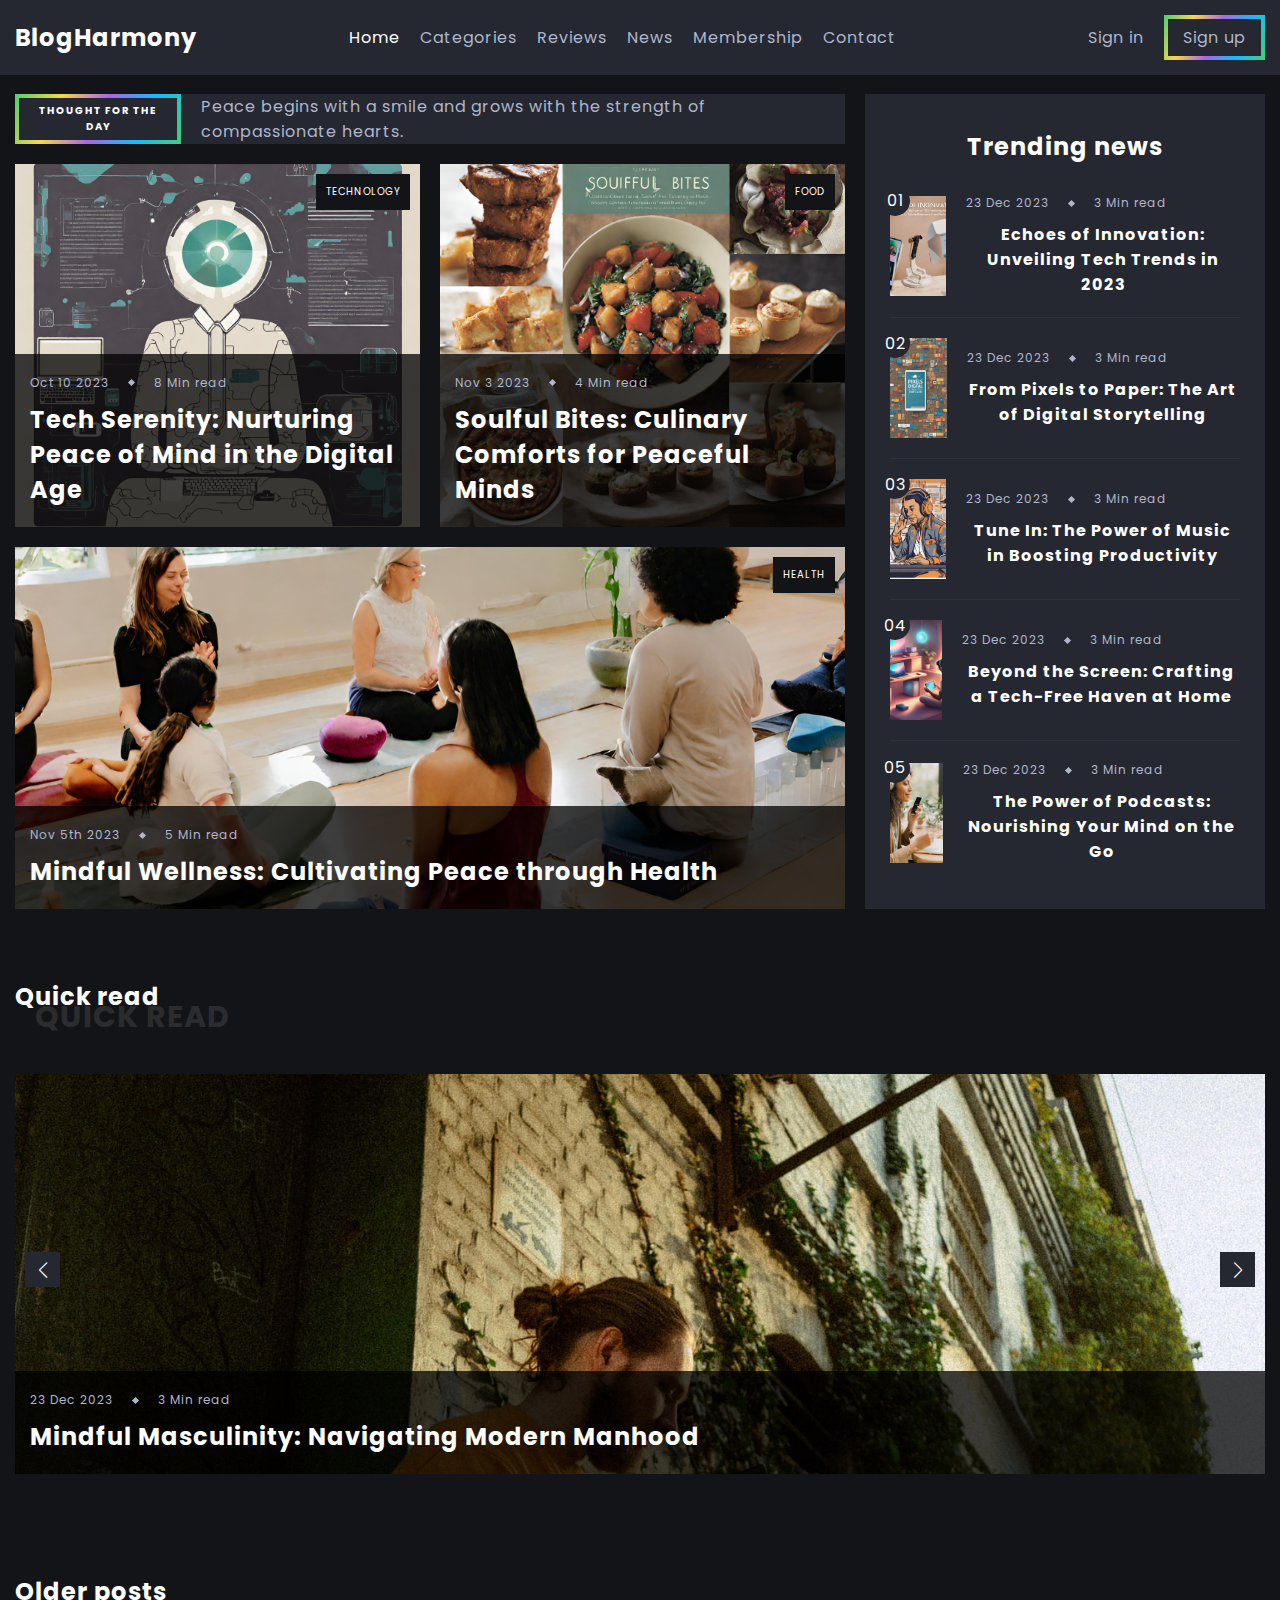
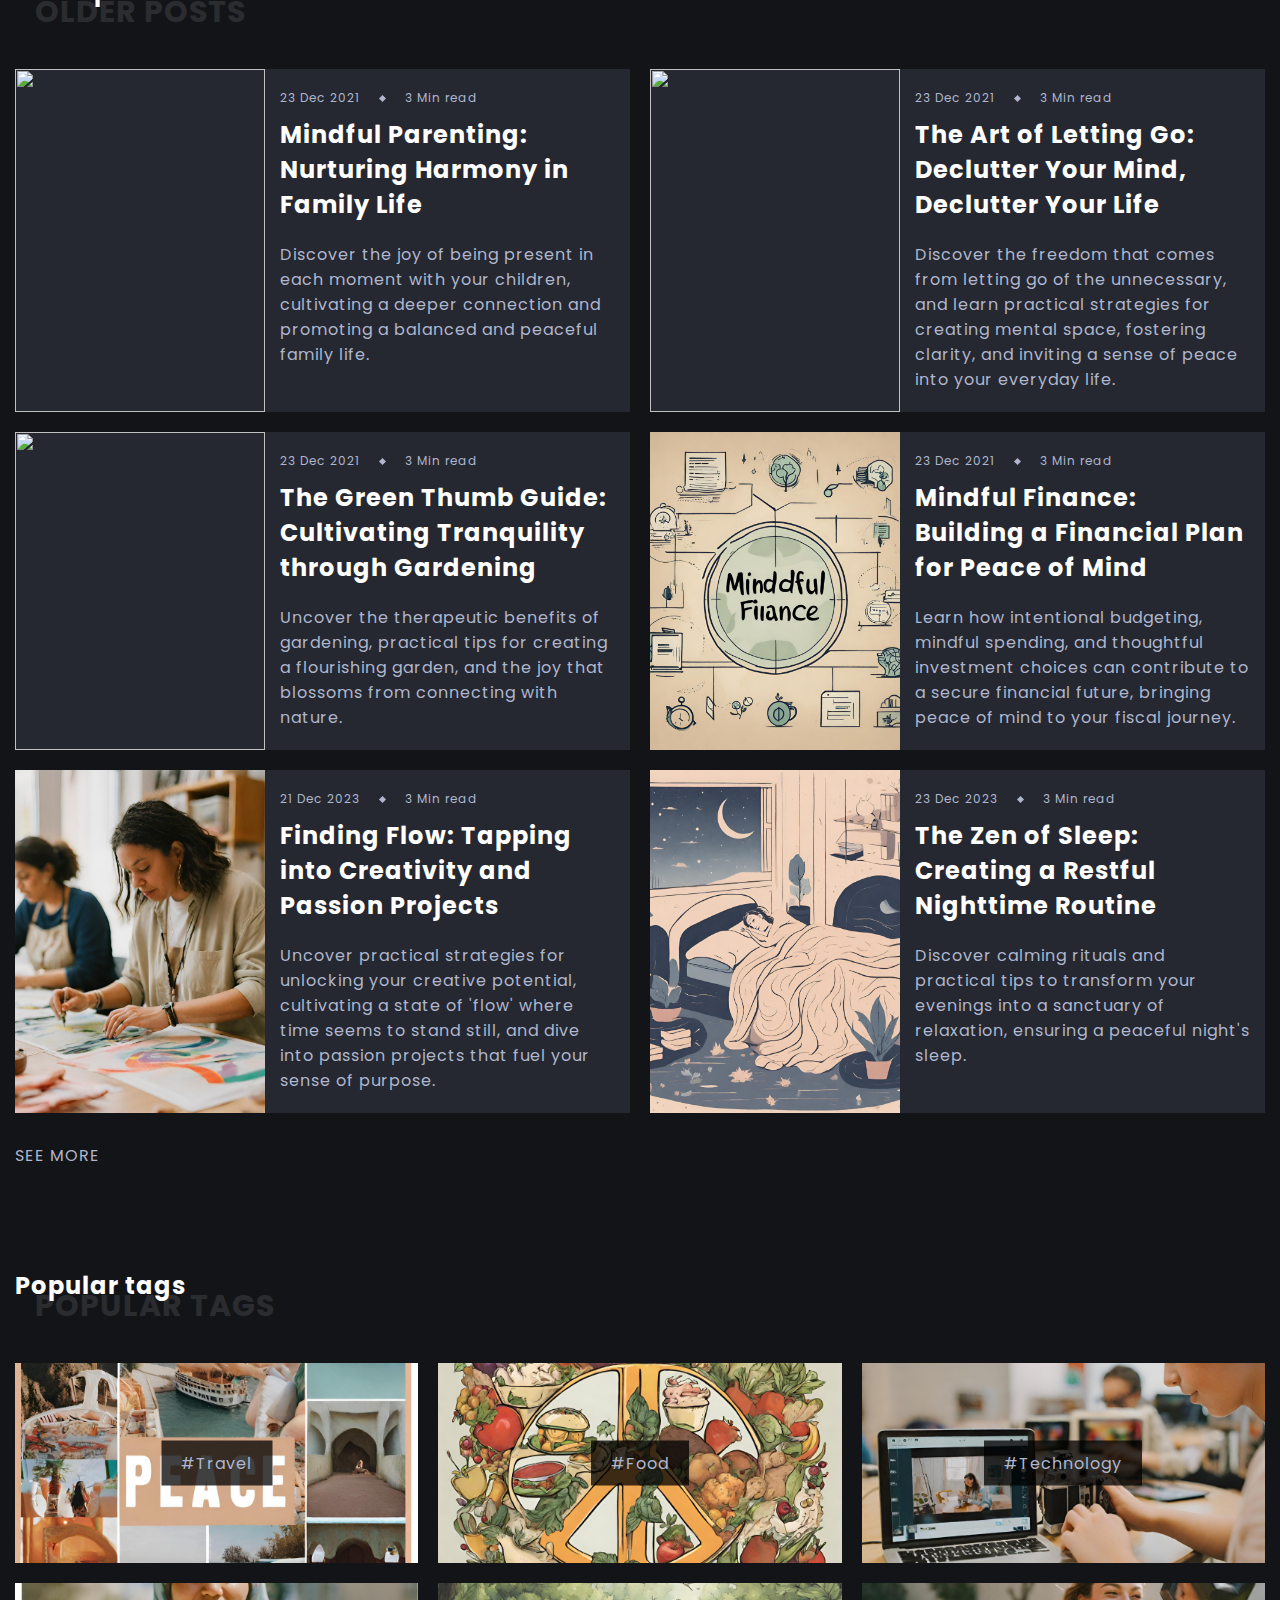
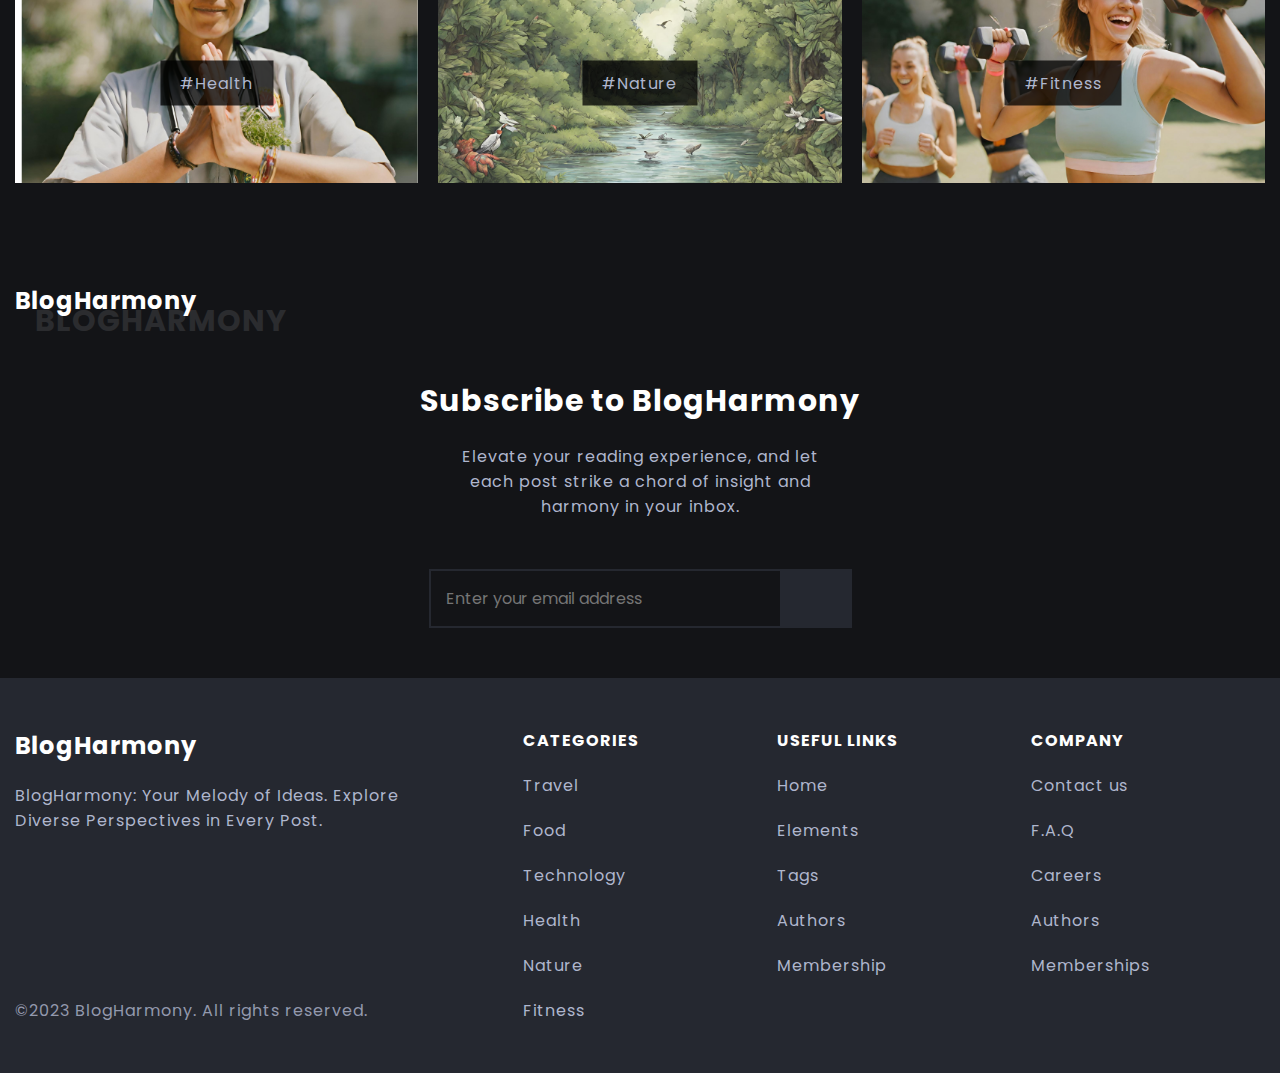
==== commit a2a62ee7: "Update index.html" ====
--- a/index.html
+++ b/index.html
@@ -551,7 +551,7 @@
 
         <div class="container">
 
-            <h2 class="title section-title" data-name="Newsletter">BlohHarmony</h2>
+            <h2 class="title section-title" data-name="BlogHarmony">BlogHarmony</h2>
 
             <div class="form-container-inner">
                 <h6 class="title newsletter-title">Subscribe to BlogHarmony</h6>
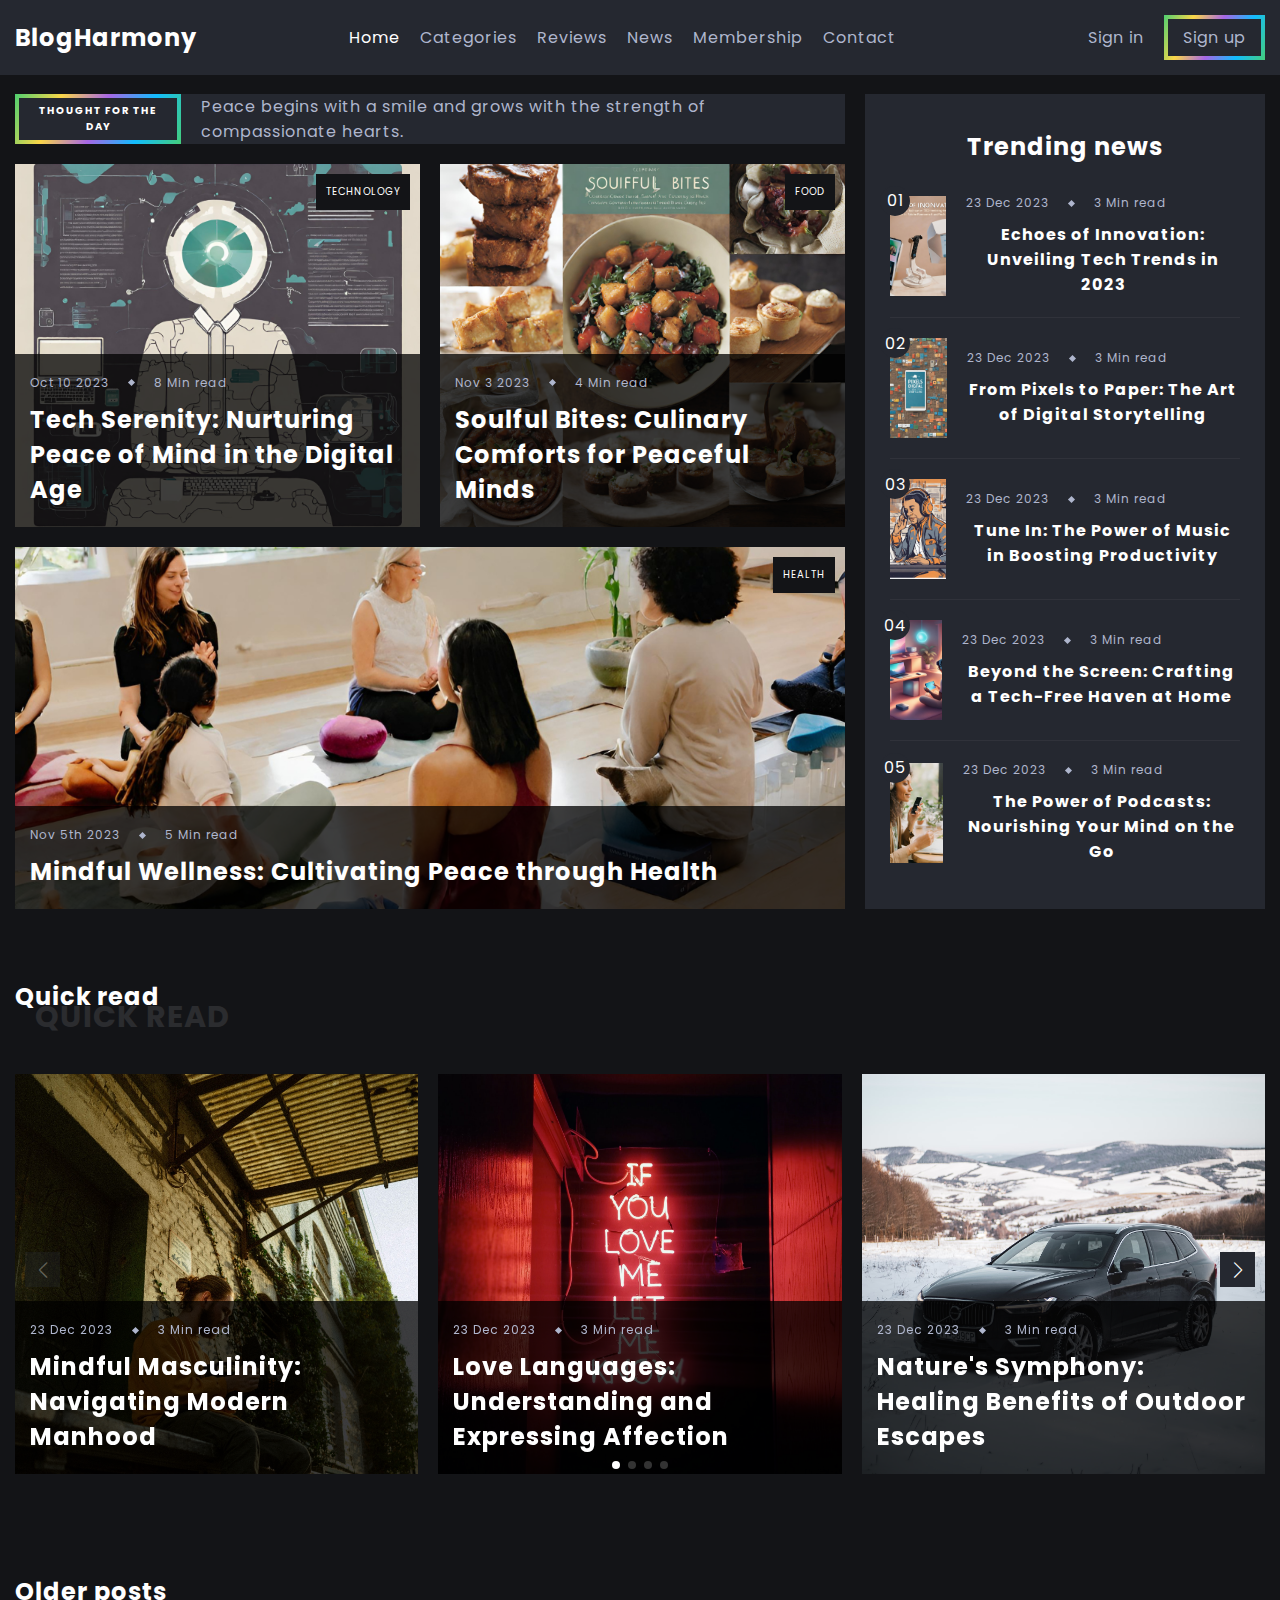
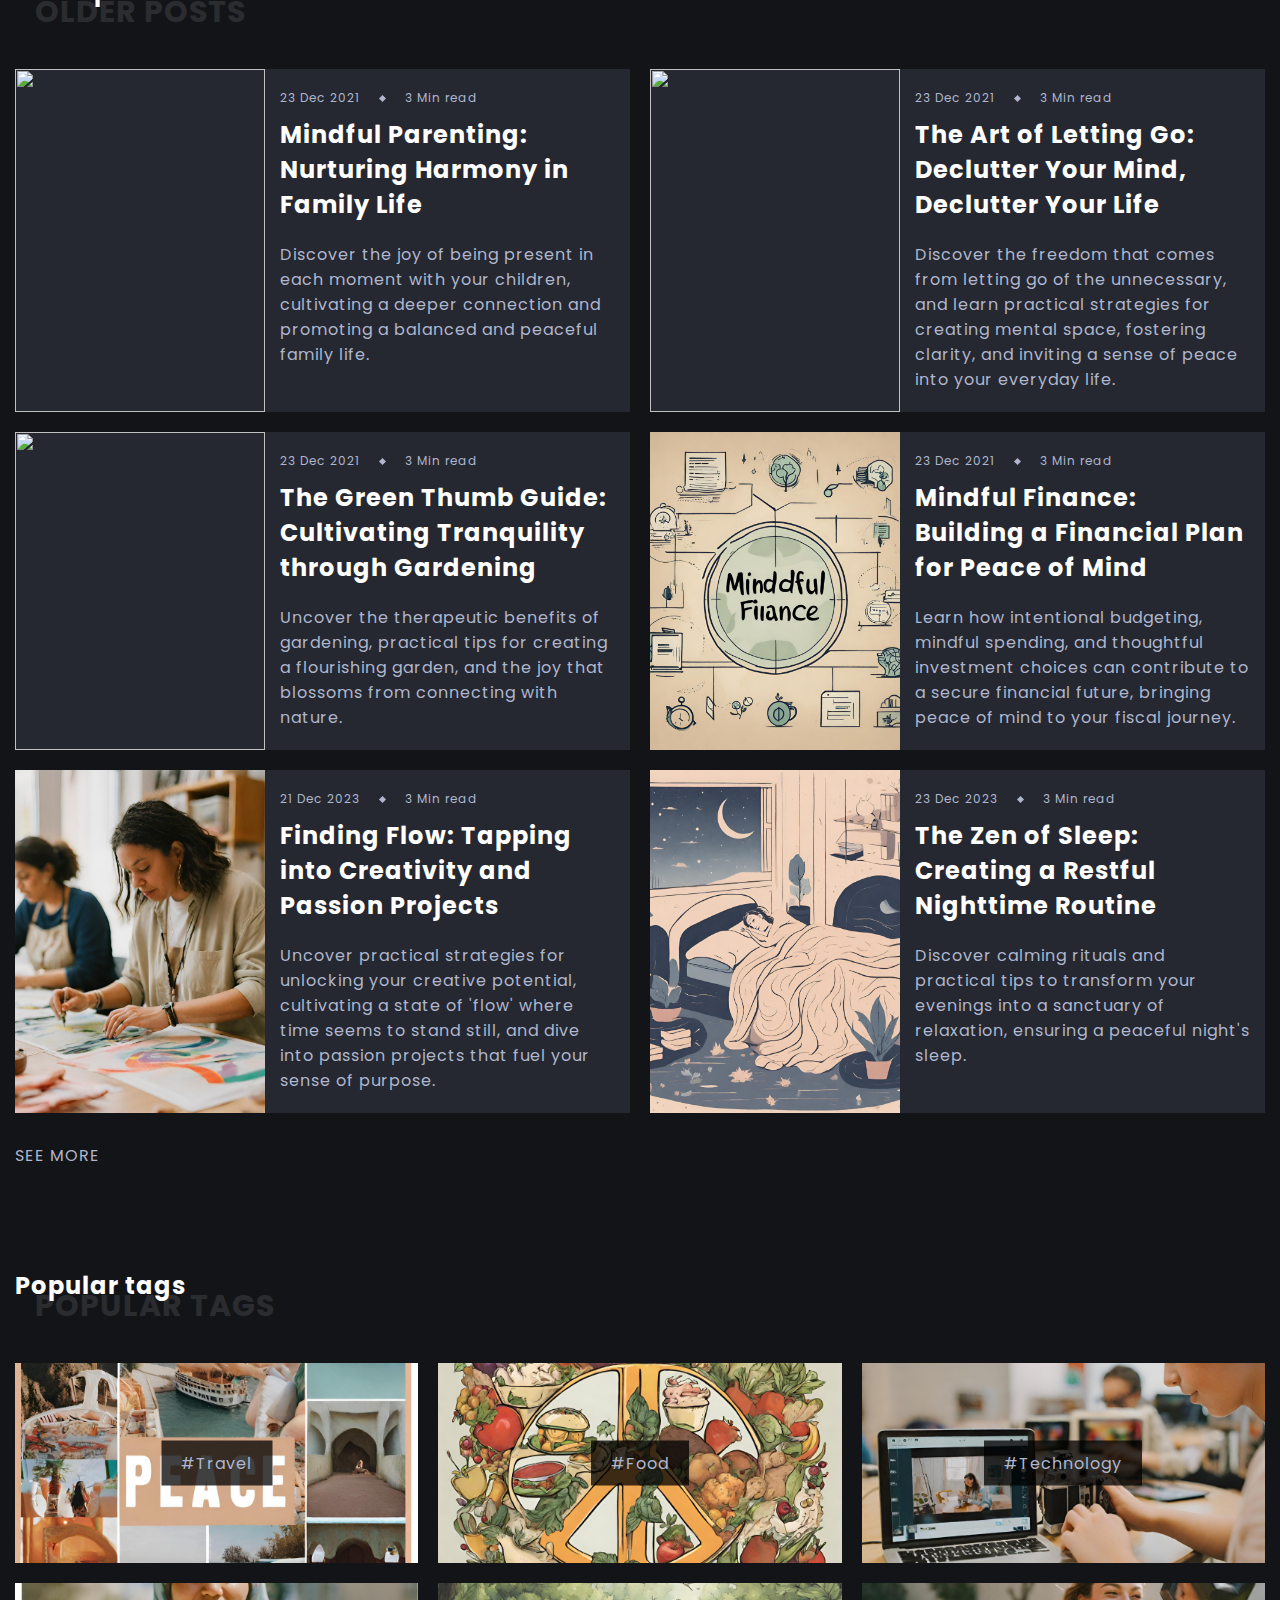
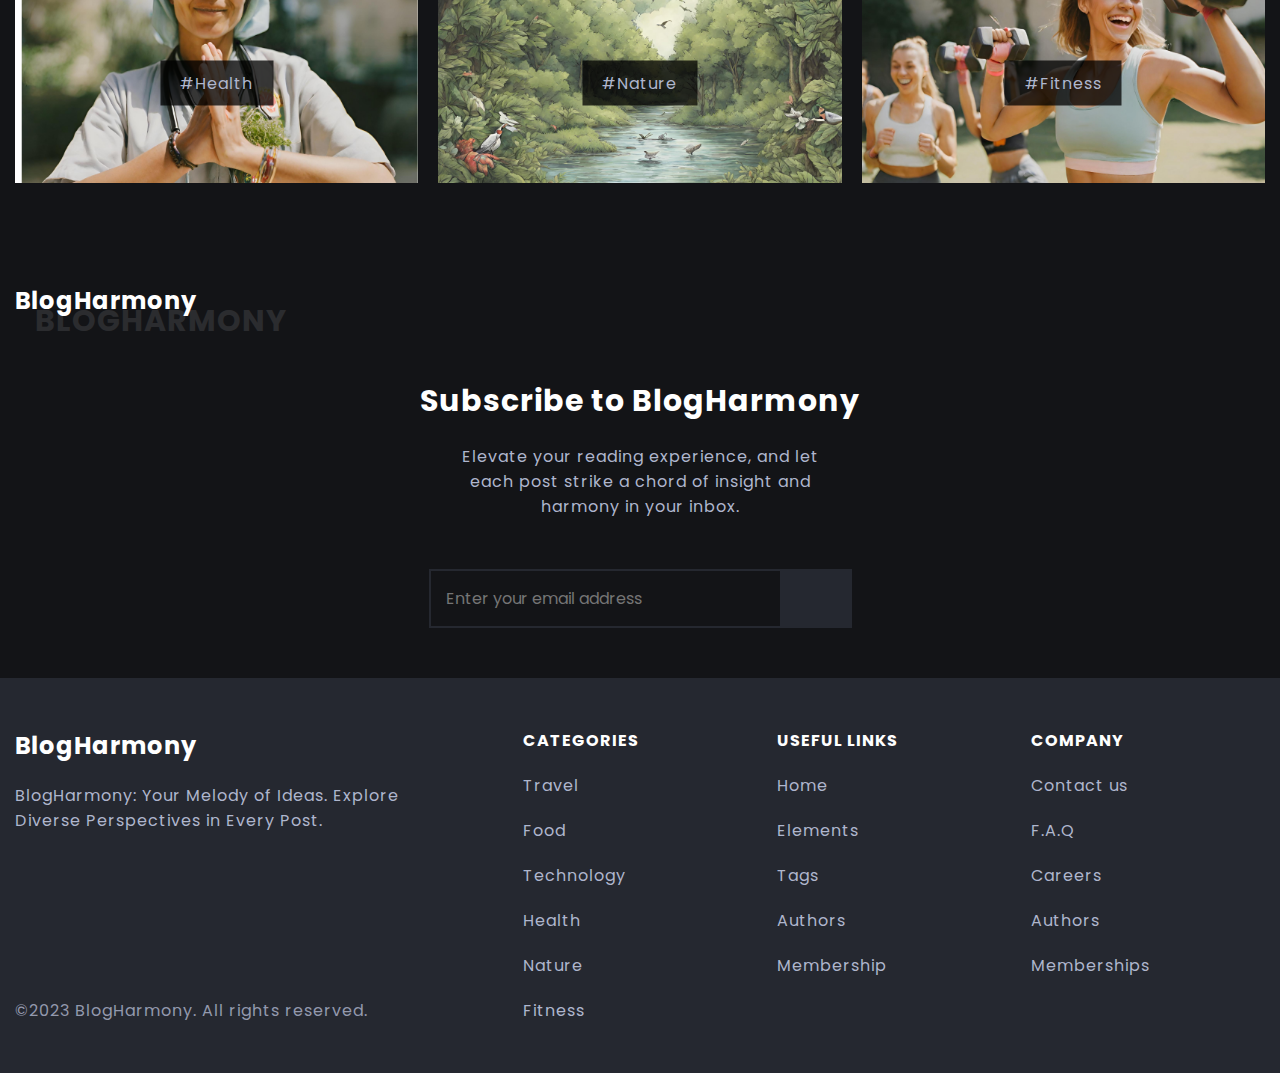
==== commit e6d12cc0: "js file directory changed" ====
--- a/index.html
+++ b/index.html
@@ -676,8 +676,8 @@
     </footer>
 
     <!-- Swiper.js -->
-    <script src="./assets/js/swiper-bundle.min.js"></script>
+    <script src="./BlogHarmony/assets/js/swiper-bundle.min.js"></script>
     <!-- Custom script -->
-    <script src="./assets/js/main.js"></script>
+    <script src="./BlogHarmony/assets/js/main.js"></script>
 </body>
 </html>